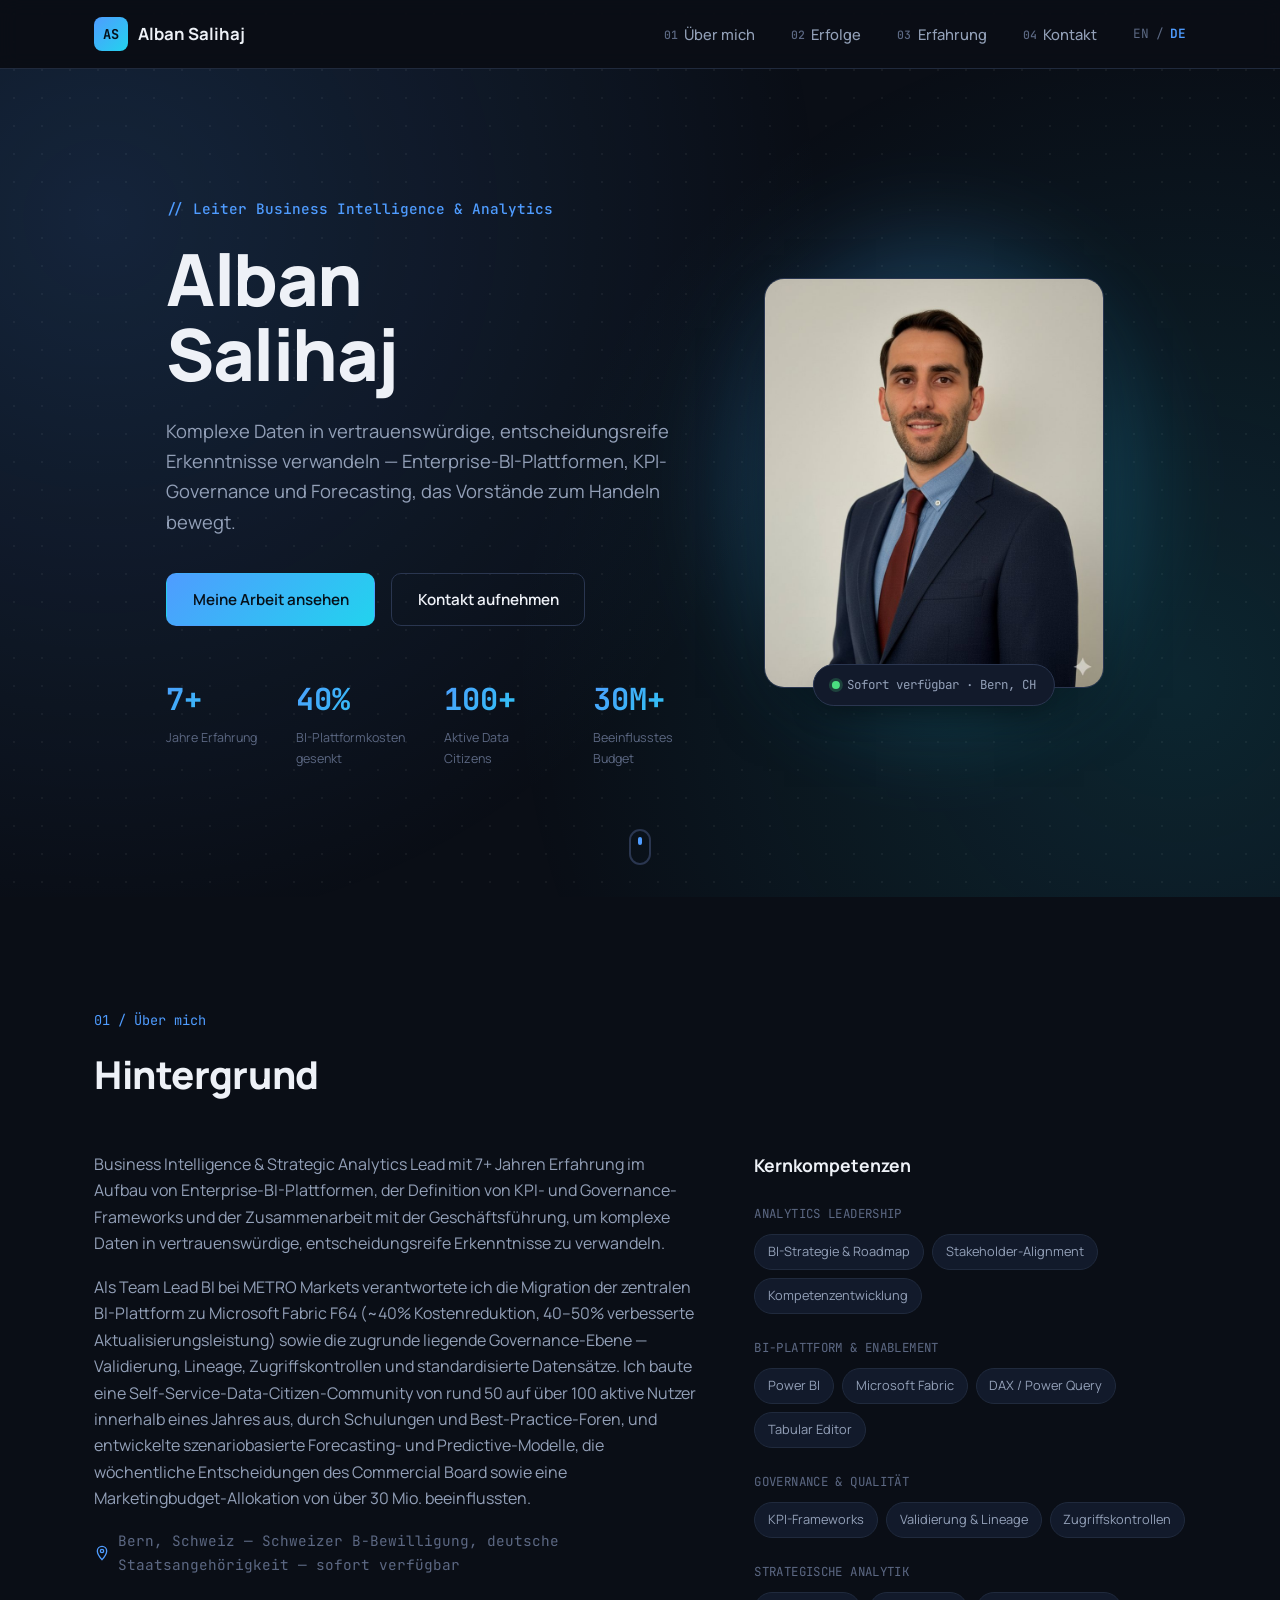
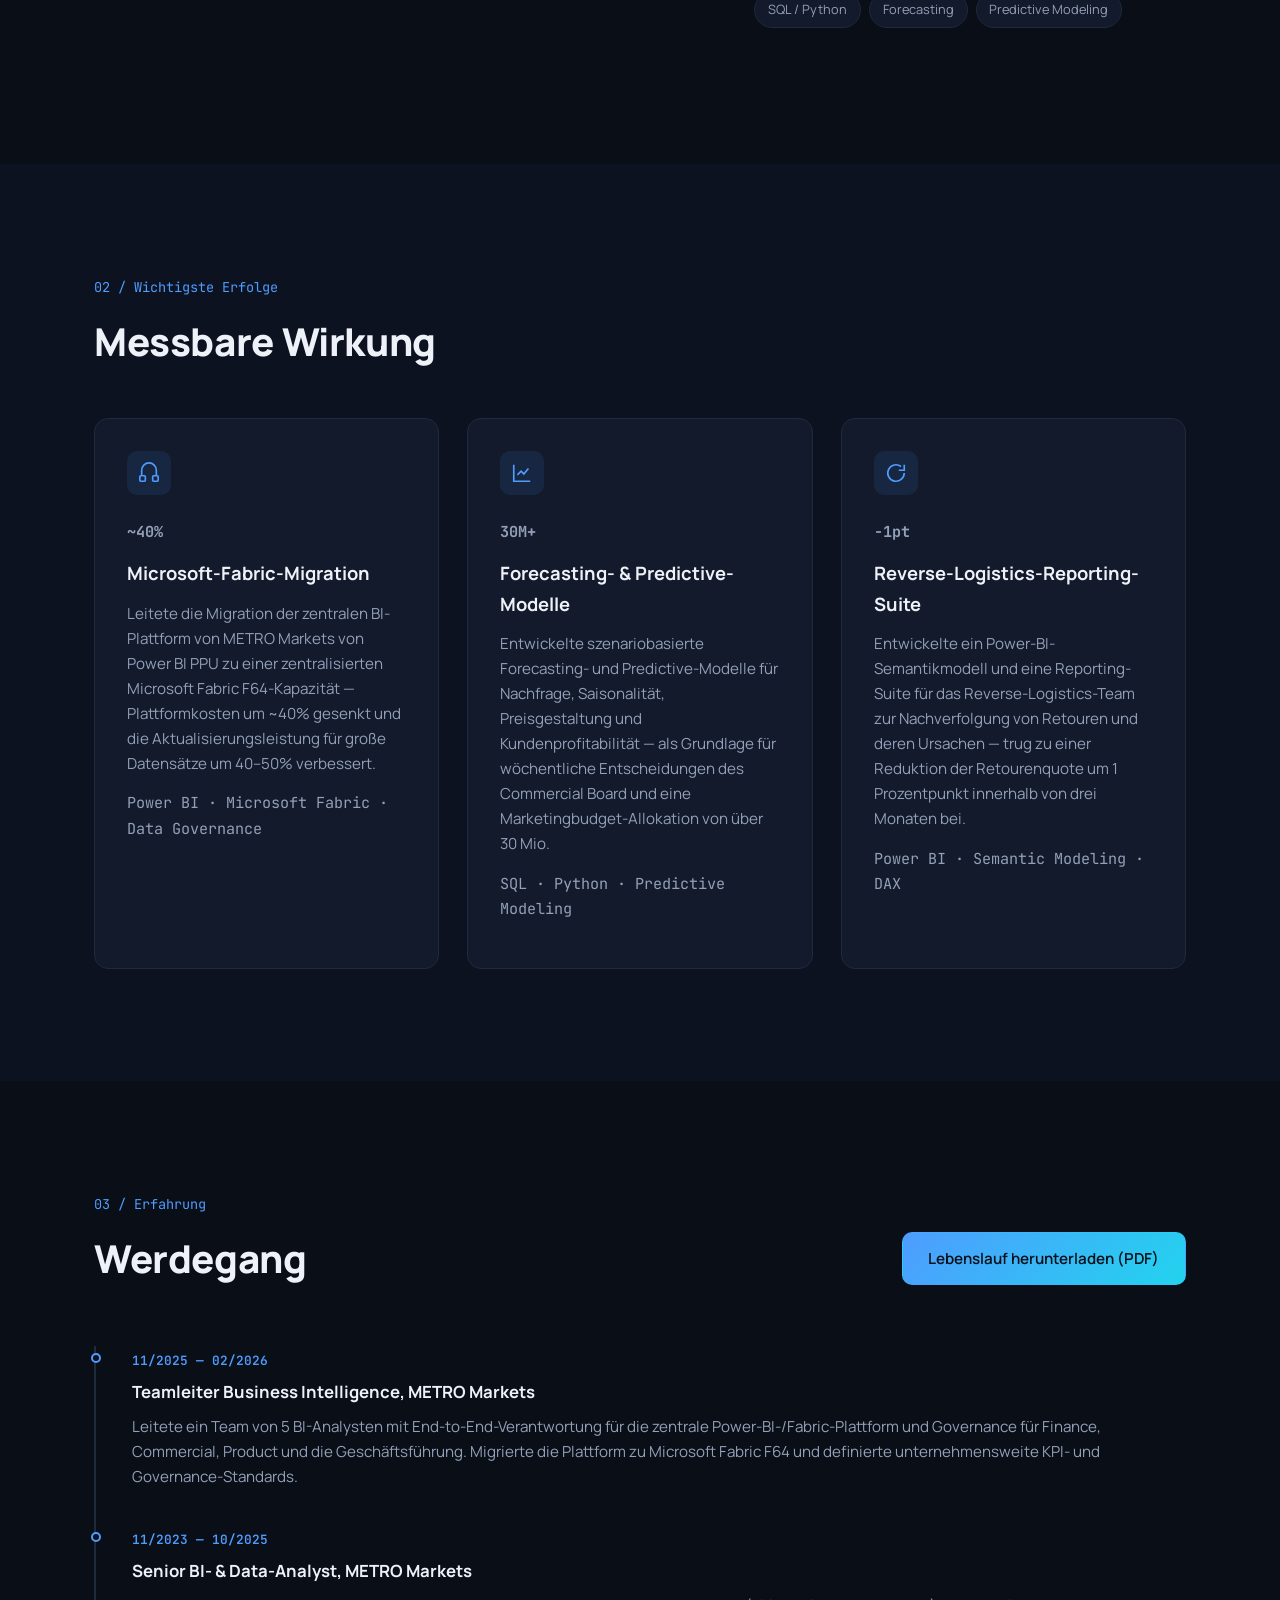
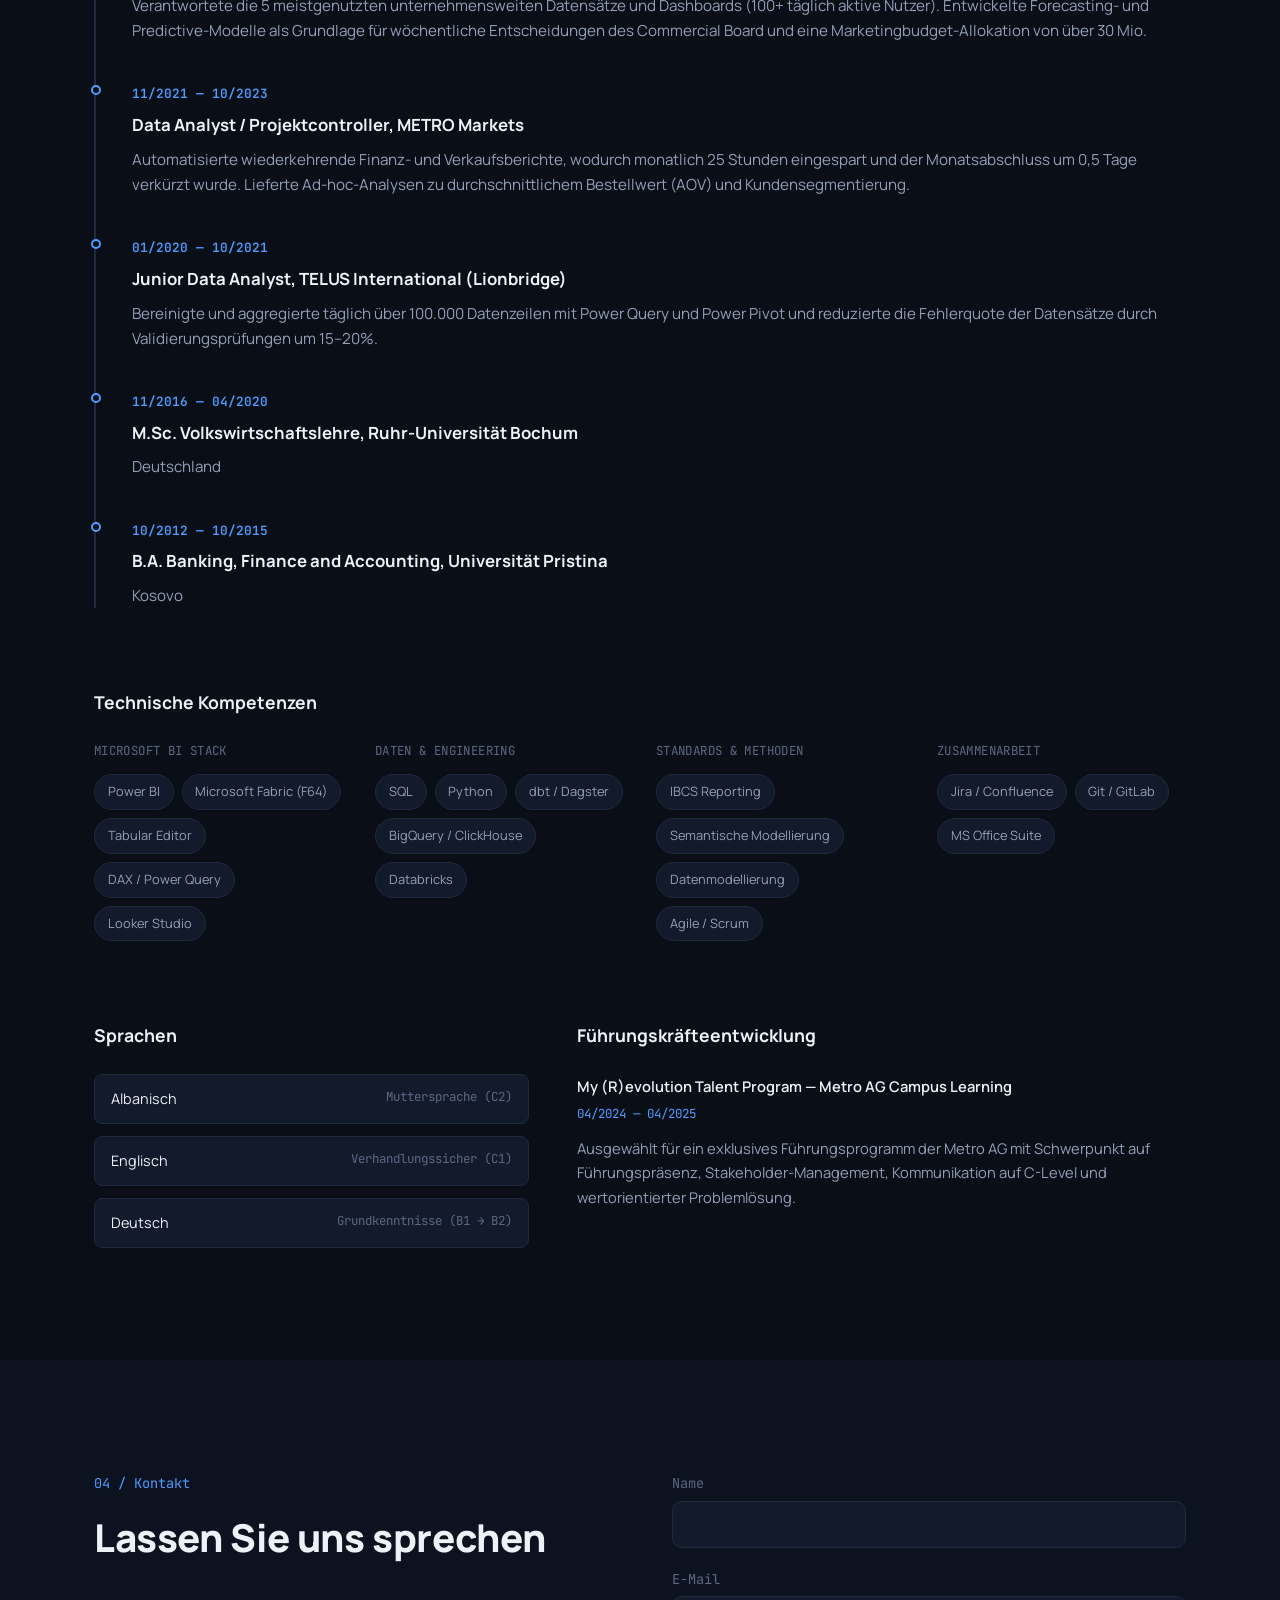
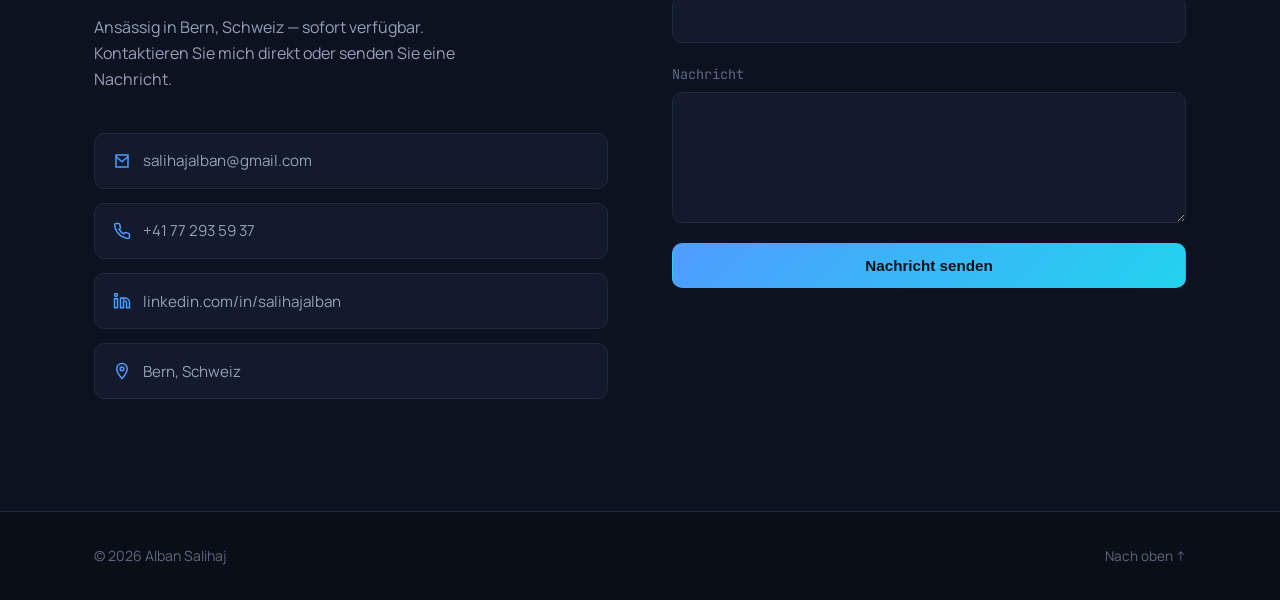
==== de/index.html @ 1c8bbfeb "Add German (DE) version of the site Full German translation at /de/, EN/DE language switcher in nav," ====
<!DOCTYPE html>
<html lang="de">
<head>
<meta charset="UTF-8">
<meta name="viewport" content="width=device-width, initial-scale=1.0">
<title>Alban Salihaj — Leiter Business Intelligence &amp; Analytics</title>
<meta name="description" content="Alban Salihaj — Leiter Business Intelligence & Analytics. Enterprise-BI-Plattformen, KPI-Governance und datengetriebene Entscheidungsunterstützung.">
<link rel="preconnect" href="https://fonts.googleapis.com">
<link rel="preconnect" href="https://fonts.gstatic.com" crossorigin>
<link href="https://fonts.googleapis.com/css2?family=Manrope:wght@400;500;600;700;800&family=JetBrains+Mono:wght@400;500;600&display=swap" rel="stylesheet">
<link rel="stylesheet" href="../css/style.css">
<link rel="alternate" hreflang="en" href="https://albansalihaj.ch/">
<link rel="alternate" hreflang="de" href="https://albansalihaj.ch/de/">
<link rel="alternate" hreflang="x-default" href="https://albansalihaj.ch/">
<link rel="icon" href="data:image/svg+xml,%3Csvg xmlns='http://www.w3.org/2000/svg' viewBox='0 0 100 100'%3E%3Crect width='100' height='100' rx='20' fill='%230a0e16'/%3E%3Ctext x='50' y='68' font-size='52' font-family='monospace' font-weight='700' fill='%234f9cff' text-anchor='middle'%3EAS%3C/text%3E%3C/svg%3E">
</head>
<body>

<div class="scroll-progress" aria-hidden="true"></div>

<header class="site-header">
  <nav class="nav container">
    <a href="#home" class="logo">
      <span class="logo-mark">AS</span>
      <span class="logo-text">Alban Salihaj</span>
    </a>
    <div class="nav-right">
      <ul class="nav-links">
        <li><a href="#about"><span class="nav-num">01</span>Über mich</a></li>
        <li><a href="#projects"><span class="nav-num">02</span>Erfolge</a></li>
        <li><a href="#resume"><span class="nav-num">03</span>Erfahrung</a></li>
        <li><a href="#contact"><span class="nav-num">04</span>Kontakt</a></li>
      </ul>
      <div class="lang-switch">
        <a href="/">EN</a>
        <span class="lang-sep">/</span>
        <span class="lang-active">DE</span>
      </div>
    </div>
    <button class="nav-toggle" aria-label="Navigation umschalten" aria-expanded="false">
      <span></span><span></span><span></span>
    </button>
  </nav>
</header>

<main>

  <section id="home" class="hero">
    <div class="hero-bg" aria-hidden="true"></div>
    <div class="container hero-grid">
      <div class="hero-content">
        <p class="eyebrow">// Leiter Business Intelligence &amp; Analytics</p>
        <h1>Alban<br>Salihaj</h1>
        <p class="tagline">
          Komplexe Daten in vertrauenswürdige, entscheidungsreife Erkenntnisse verwandeln —
          Enterprise-BI-Plattformen, KPI-Governance und Forecasting, das Vorstände zum Handeln bewegt.
        </p>
        <div class="hero-actions">
          <a href="#projects" class="btn btn-primary">Meine Arbeit ansehen</a>
          <a href="#contact" class="btn btn-secondary">Kontakt aufnehmen</a>
        </div>

        <dl class="stat-row" id="stat-row">
          <div class="stat">
            <dt class="stat-number" data-target="7" data-suffix="+">0</dt>
            <dd class="stat-label">Jahre Erfahrung</dd>
          </div>
          <div class="stat">
            <dt class="stat-number" data-target="40" data-suffix="%">0</dt>
            <dd class="stat-label">BI-Plattformkosten gesenkt</dd>
          </div>
          <div class="stat">
            <dt class="stat-number" data-target="100" data-suffix="+">0</dt>
            <dd class="stat-label">Aktive Data Citizens</dd>
          </div>
          <div class="stat">
            <dt class="stat-number" data-target="30" data-suffix="M+">0</dt>
            <dd class="stat-label">Beeinflusstes Budget</dd>
          </div>
        </dl>
      </div>

      <div class="hero-photo-wrap">
        <div class="hero-photo-glow" aria-hidden="true"></div>
        <div class="hero-photo-frame">
          <img src="../assets/profile.jpg" alt="Portrait von Alban Salihaj" width="800" height="966">
        </div>
        <div class="hero-badge">
          <span class="badge-dot"></span>
          Sofort verfügbar · Bern, CH
        </div>
      </div>
    </div>

    <a href="#about" class="scroll-cue" aria-label="Zum Abschnitt 'Über mich' scrollen">
      <span></span>
    </a>
  </section>

  <section id="about" class="section">
    <div class="container">
      <p class="section-num">01 / Über mich</p>
      <h2 class="section-title">Hintergrund</h2>

      <div class="about-grid">
        <div class="about-text">
          <p>
            Business Intelligence &amp; Strategic Analytics Lead mit 7+ Jahren Erfahrung im Aufbau von
            Enterprise-BI-Plattformen, der Definition von KPI- und Governance-Frameworks und der Zusammenarbeit
            mit der Geschäftsführung, um komplexe Daten in vertrauenswürdige, entscheidungsreife Erkenntnisse
            zu verwandeln.
          </p>
          <p>
            Als Team Lead BI bei METRO Markets verantwortete ich die Migration der zentralen BI-Plattform zu
            Microsoft Fabric F64 (~40% Kostenreduktion, 40–50% verbesserte Aktualisierungsleistung) sowie die
            zugrunde liegende Governance-Ebene — Validierung, Lineage, Zugriffskontrollen und standardisierte
            Datensätze. Ich baute eine Self-Service-Data-Citizen-Community von rund 50 auf über 100 aktive
            Nutzer innerhalb eines Jahres aus, durch Schulungen und Best-Practice-Foren, und entwickelte
            szenariobasierte Forecasting- und Predictive-Modelle, die wöchentliche Entscheidungen des
            Commercial Board sowie eine Marketingbudget-Allokation von über 30 Mio. beeinflussten.
          </p>
          <p class="location-line">
            <svg viewBox="0 0 24 24" width="16" height="16" fill="none" stroke="currentColor" stroke-width="2"><path d="M12 22s7-7.58 7-13A7 7 0 0 0 5 9c0 5.42 7 13 7 13z"/><circle cx="12" cy="9" r="2.5"/></svg>
            Bern, Schweiz — Schweizer B-Bewilligung, deutsche Staatsangehörigkeit — sofort verfügbar
          </p>
        </div>

        <div class="about-skills">
          <h3>Kernkompetenzen</h3>

          <div class="skill-group">
            <p class="skill-group-title">Analytics Leadership</p>
            <div class="pill-row">
              <span class="pill">BI-Strategie &amp; Roadmap</span>
              <span class="pill">Stakeholder-Alignment</span>
              <span class="pill">Kompetenzentwicklung</span>
            </div>
          </div>

          <div class="skill-group">
            <p class="skill-group-title">BI-Plattform &amp; Enablement</p>
            <div class="pill-row">
              <span class="pill">Power BI</span>
              <span class="pill">Microsoft Fabric</span>
              <span class="pill">DAX / Power Query</span>
              <span class="pill">Tabular Editor</span>
            </div>
          </div>

          <div class="skill-group">
            <p class="skill-group-title">Governance &amp; Qualität</p>
            <div class="pill-row">
              <span class="pill">KPI-Frameworks</span>
              <span class="pill">Validierung &amp; Lineage</span>
              <span class="pill">Zugriffskontrollen</span>
            </div>
          </div>

          <div class="skill-group">
            <p class="skill-group-title">Strategische Analytik</p>
            <div class="pill-row">
              <span class="pill">SQL / Python</span>
              <span class="pill">Forecasting</span>
              <span class="pill">Predictive Modeling</span>
            </div>
          </div>
        </div>
      </div>
    </div>
  </section>

  <section id="projects" class="section section-alt">
    <div class="container">
      <p class="section-num">02 / Wichtigste Erfolge</p>
      <h2 class="section-title">Messbare Wirkung</h2>

      <div class="projects-grid">

        <article class="card">
          <div class="card-icon">
            <svg viewBox="0 0 24 24" width="22" height="22" fill="none" stroke="currentColor" stroke-width="1.8"><path d="M4 15V9a8 8 0 0 1 16 0v6"/><rect x="2" y="15" width="6" height="6" rx="1"/><rect x="16" y="15" width="6" height="6" rx="1"/></svg>
          </div>
          <p class="card-metric">~40%</p>
          <h3>Microsoft-Fabric-Migration</h3>
          <p>Leitete die Migration der zentralen BI-Plattform von METRO Markets von Power BI PPU zu einer zentralisierten Microsoft Fabric F64-Kapazität — Plattformkosten um ~40% gesenkt und die Aktualisierungsleistung für große Datensätze um 40–50% verbessert.</p>
          <p class="card-tags">Power BI · Microsoft Fabric · Data Governance</p>
        </article>

        <article class="card">
          <div class="card-icon">
            <svg viewBox="0 0 24 24" width="22" height="22" fill="none" stroke="currentColor" stroke-width="1.8"><path d="M3 3v18h18"/><path d="M7 14l4-4 3 3 5-6"/></svg>
          </div>
          <p class="card-metric">30M+</p>
          <h3>Forecasting- &amp; Predictive-Modelle</h3>
          <p>Entwickelte szenariobasierte Forecasting- und Predictive-Modelle für Nachfrage, Saisonalität, Preisgestaltung und Kundenprofitabilität — als Grundlage für wöchentliche Entscheidungen des Commercial Board und eine Marketingbudget-Allokation von über 30 Mio.</p>
          <p class="card-tags">SQL · Python · Predictive Modeling</p>
        </article>

        <article class="card">
          <div class="card-icon">
            <svg viewBox="0 0 24 24" width="22" height="22" fill="none" stroke="currentColor" stroke-width="1.8"><path d="M21 12a9 9 0 1 1-3.5-7.1"/><path d="M21 3v6h-6"/></svg>
          </div>
          <p class="card-metric">-1pt</p>
          <h3>Reverse-Logistics-Reporting-Suite</h3>
          <p>Entwickelte ein Power-BI-Semantikmodell und eine Reporting-Suite für das Reverse-Logistics-Team zur Nachverfolgung von Retouren und deren Ursachen — trug zu einer Reduktion der Retourenquote um 1 Prozentpunkt innerhalb von drei Monaten bei.</p>
          <p class="card-tags">Power BI · Semantic Modeling · DAX</p>
        </article>

      </div>
    </div>
  </section>

  <section id="resume" class="section">
    <div class="container">
      <p class="section-num">03 / Erfahrung</p>
      <div class="resume-head">
        <h2 class="section-title">Werdegang</h2>
        <a class="btn btn-primary" href="../assets/resume.pdf" download>Lebenslauf herunterladen (PDF)</a>
      </div>

      <div class="timeline">
        <div class="timeline-item">
          <span class="timeline-dot"></span>
          <span class="timeline-date">11/2025 — 02/2026</span>
          <h3>Teamleiter Business Intelligence, METRO Markets</h3>
          <p>Leitete ein Team von 5 BI-Analysten mit End-to-End-Verantwortung für die zentrale Power-BI-/Fabric-Plattform und Governance für Finance, Commercial, Product und die Geschäftsführung. Migrierte die Plattform zu Microsoft Fabric F64 und definierte unternehmensweite KPI- und Governance-Standards.</p>
        </div>
        <div class="timeline-item">
          <span class="timeline-dot"></span>
          <span class="timeline-date">11/2023 — 10/2025</span>
          <h3>Senior BI- &amp; Data-Analyst, METRO Markets</h3>
          <p>Verantwortete die 5 meistgenutzten unternehmensweiten Datensätze und Dashboards (100+ täglich aktive Nutzer). Entwickelte Forecasting- und Predictive-Modelle als Grundlage für wöchentliche Entscheidungen des Commercial Board und eine Marketingbudget-Allokation von über 30 Mio.</p>
        </div>
        <div class="timeline-item">
          <span class="timeline-dot"></span>
          <span class="timeline-date">11/2021 — 10/2023</span>
          <h3>Data Analyst / Projektcontroller, METRO Markets</h3>
          <p>Automatisierte wiederkehrende Finanz- und Verkaufsberichte, wodurch monatlich 25 Stunden eingespart und der Monatsabschluss um 0,5 Tage verkürzt wurde. Lieferte Ad-hoc-Analysen zu durchschnittlichem Bestellwert (AOV) und Kundensegmentierung.</p>
        </div>
        <div class="timeline-item">
          <span class="timeline-dot"></span>
          <span class="timeline-date">01/2020 — 10/2021</span>
          <h3>Junior Data Analyst, TELUS International (Lionbridge)</h3>
          <p>Bereinigte und aggregierte täglich über 100.000 Datenzeilen mit Power Query und Power Pivot und reduzierte die Fehlerquote der Datensätze durch Validierungsprüfungen um 15–20%.</p>
        </div>
        <div class="timeline-item">
          <span class="timeline-dot"></span>
          <span class="timeline-date">11/2016 — 04/2020</span>
          <h3>M.Sc. Volkswirtschaftslehre, Ruhr-Universität Bochum</h3>
          <p>Deutschland</p>
        </div>
        <div class="timeline-item">
          <span class="timeline-dot"></span>
          <span class="timeline-date">10/2012 — 10/2015</span>
          <h3>B.A. Banking, Finance and Accounting, Universität Pristina</h3>
          <p>Kosovo</p>
        </div>
      </div>

      <div class="expertise-block">
        <h3>Technische Kompetenzen</h3>
        <div class="expertise-grid">
          <div class="expertise-col">
            <p class="expertise-title">Microsoft BI Stack</p>
            <div class="pill-row">
              <span class="pill">Power BI</span>
              <span class="pill">Microsoft Fabric (F64)</span>
              <span class="pill">Tabular Editor</span>
              <span class="pill">DAX / Power Query</span>
              <span class="pill">Looker Studio</span>
            </div>
          </div>
          <div class="expertise-col">
            <p class="expertise-title">Daten &amp; Engineering</p>
            <div class="pill-row">
              <span class="pill">SQL</span>
              <span class="pill">Python</span>
              <span class="pill">dbt / Dagster</span>
              <span class="pill">BigQuery / ClickHouse</span>
              <span class="pill">Databricks</span>
            </div>
          </div>
          <div class="expertise-col">
            <p class="expertise-title">Standards &amp; Methoden</p>
            <div class="pill-row">
              <span class="pill">IBCS Reporting</span>
              <span class="pill">Semantische Modellierung</span>
              <span class="pill">Datenmodellierung</span>
              <span class="pill">Agile / Scrum</span>
            </div>
          </div>
          <div class="expertise-col">
            <p class="expertise-title">Zusammenarbeit</p>
            <div class="pill-row">
              <span class="pill">Jira / Confluence</span>
              <span class="pill">Git / GitLab</span>
              <span class="pill">MS Office Suite</span>
            </div>
          </div>
        </div>
      </div>

      <div class="lang-lead-grid">
        <div class="lang-block">
          <h3>Sprachen</h3>
          <div class="lang-list">
            <div class="lang-item"><span>Albanisch</span><span class="lang-level">Muttersprache (C2)</span></div>
            <div class="lang-item"><span>Englisch</span><span class="lang-level">Verhandlungssicher (C1)</span></div>
            <div class="lang-item"><span>Deutsch</span><span class="lang-level">Grundkenntnisse (B1 → B2)</span></div>
          </div>
        </div>
        <div class="lead-block">
          <h3>Führungskräfteentwicklung</h3>
          <p class="lead-item-title">My (R)evolution Talent Program — Metro AG Campus Learning</p>
          <p class="lead-item-date">04/2024 — 04/2025</p>
          <p>Ausgewählt für ein exklusives Führungsprogramm der Metro AG mit Schwerpunkt auf Führungspräsenz, Stakeholder-Management, Kommunikation auf C-Level und wertorientierter Problemlösung.</p>
        </div>
      </div>
    </div>
  </section>

  <section id="contact" class="section section-alt">
    <div class="container contact-grid">
      <div class="contact-intro-col">
        <p class="section-num">04 / Kontakt</p>
        <h2 class="section-title">Lassen Sie uns sprechen</h2>
        <p class="contact-intro">Ansässig in Bern, Schweiz — sofort verfügbar. Kontaktieren Sie mich direkt oder senden Sie eine Nachricht.</p>

        <div class="contact-list">
          <a class="contact-item" href="mailto:salihajalban@gmail.com">
            <svg viewBox="0 0 24 24" width="18" height="18" fill="none" stroke="currentColor" stroke-width="2"><path d="M4 4h16v16H4z"/><path d="m4 6 8 7 8-7"/></svg>
            salihajalban@gmail.com
          </a>
          <a class="contact-item" href="tel:+41772935937">
            <svg viewBox="0 0 24 24" width="18" height="18" fill="none" stroke="currentColor" stroke-width="2"><path d="M22 16.92v3a2 2 0 0 1-2.18 2 19.79 19.79 0 0 1-8.63-3.07 19.5 19.5 0 0 1-6-6 19.79 19.79 0 0 1-3.07-8.67A2 2 0 0 1 4.11 2h3a2 2 0 0 1 2 1.72c.127.96.361 1.903.7 2.81a2 2 0 0 1-.45 2.11L8.09 9.91a16 16 0 0 0 6 6l1.27-1.27a2 2 0 0 1 2.11-.45c.907.339 1.85.573 2.81.7A2 2 0 0 1 22 16.92z"/></svg>
            +41 77 293 59 37
          </a>
          <a class="contact-item" href="https://linkedin.com/in/salihajalban" target="_blank" rel="noopener">
            <svg viewBox="0 0 24 24" width="18" height="18" fill="none" stroke="currentColor" stroke-width="2"><path d="M16 8a6 6 0 0 1 6 6v7h-4v-7a2 2 0 0 0-2-2 2 2 0 0 0-2 2v7h-4V8h4v1.5A5 5 0 0 1 16 8z"/><rect x="2" y="9" width="4" height="12"/><circle cx="4" cy="4" r="2"/></svg>
            linkedin.com/in/salihajalban
          </a>
          <div class="contact-item contact-static">
            <svg viewBox="0 0 24 24" width="18" height="18" fill="none" stroke="currentColor" stroke-width="2"><path d="M12 22s7-7.58 7-13A7 7 0 0 0 5 9c0 5.42 7 13 7 13z"/><circle cx="12" cy="9" r="2.5"/></svg>
            Bern, Schweiz
          </div>
        </div>
      </div>

      <form class="contact-form" action="https://formspree.io/f/your-form-id" method="POST">
        <div class="form-row">
          <label for="name">Name</label>
          <input type="text" id="name" name="name" required>
        </div>
        <div class="form-row">
          <label for="email">E-Mail</label>
          <input type="email" id="email" name="email" required>
        </div>
        <div class="form-row">
          <label for="message">Nachricht</label>
          <textarea id="message" name="message" rows="5" required></textarea>
        </div>
        <button type="submit" class="btn btn-primary">Nachricht senden</button>
      </form>
    </div>
  </section>

</main>

<footer class="site-footer">
  <div class="container footer-inner">
    <p>&copy; <span id="year"></span> Alban Salihaj</p>
    <a href="#home" class="back-to-top">Nach oben ↑</a>
  </div>
</footer>

<script src="../js/main.js"></script>
</body>
</html>
---- css/style.css ----
:root {
  --bg: #0a0e16;
  --bg-alt: #0d1220;
  --surface: #121a2b;
  --surface-hover: #16203590;
  --text: #eef1f7;
  --text-muted: #93a0b8;
  --text-dim: #5c6883;
  --primary: #4f9cff;
  --primary-2: #22d3ee;
  --accent-warm: #c2703d;
  --border: #202a3d;
  --border-light: #2a3650;
  --max-width: 1140px;
  --radius: 14px;
  --font-sans: 'Manrope', -apple-system, BlinkMacSystemFont, "Segoe UI", sans-serif;
  --font-mono: 'JetBrains Mono', 'SFMono-Regular', Consolas, monospace;
}

* {
  box-sizing: border-box;
  margin: 0;
  padding: 0;
}

html {
  scroll-behavior: smooth;
}

body {
  font-family: var(--font-sans);
  background: var(--bg);
  color: var(--text);
  line-height: 1.65;
  position: relative;
}

body::before {
  content: "";
  position: fixed;
  inset: 0;
  z-index: -1;
  background-image: radial-gradient(rgba(255, 255, 255, 0.05) 1px, transparent 1px);
  background-size: 28px 28px;
  pointer-events: none;
}

.container {
  max-width: var(--max-width);
  margin: 0 auto;
  padding: 0 1.5rem;
}

a {
  color: var(--primary);
  text-decoration: none;
}

a:hover {
  color: var(--primary-2);
}

img {
  max-width: 100%;
  display: block;
}

/* Scroll progress bar */
.scroll-progress {
  position: fixed;
  top: 0;
  left: 0;
  height: 3px;
  width: 0%;
  background: linear-gradient(90deg, var(--primary), var(--primary-2));
  z-index: 200;
  transition: width 0.1s ease-out;
}

/* Header / Nav */
.site-header {
  position: sticky;
  top: 0;
  z-index: 100;
  background: rgba(10, 14, 22, 0.8);
  backdrop-filter: blur(10px);
  border-bottom: 1px solid var(--border);
}

.nav {
  display: flex;
  align-items: center;
  justify-content: space-between;
  height: 68px;
}

.logo {
  display: flex;
  align-items: center;
  gap: 0.65rem;
  color: var(--text);
}

.logo-mark {
  display: flex;
  align-items: center;
  justify-content: center;
  width: 34px;
  height: 34px;
  border-radius: 8px;
  background: linear-gradient(135deg, var(--primary), var(--primary-2));
  color: #061019;
  font-family: var(--font-mono);
  font-weight: 700;
  font-size: 0.85rem;
}

.logo-text {
  font-weight: 700;
  font-size: 1.05rem;
}

.nav-links {
  display: flex;
  gap: 2.25rem;
  list-style: none;
}

.nav-links a {
  display: flex;
  align-items: center;
  gap: 0.4rem;
  color: var(--text-muted);
  font-weight: 500;
  font-size: 0.92rem;
}

.nav-num {
  font-family: var(--font-mono);
  font-size: 0.72rem;
  color: var(--text-dim);
}

.nav-links a:hover,
.nav-links a.active {
  color: var(--text);
}

.nav-links a.active .nav-num {
  color: var(--primary);
}

.nav-right {
  display: flex;
  align-items: center;
  gap: 2.25rem;
}

.lang-switch {
  display: flex;
  align-items: center;
  gap: 0.4rem;
  font-family: var(--font-mono);
  font-size: 0.8rem;
}

.lang-switch a {
  color: var(--text-dim);
}

.lang-switch a:hover {
  color: var(--primary);
}

.lang-active {
  color: var(--primary);
  font-weight: 600;
}

.lang-sep {
  color: var(--text-dim);
}

.nav-toggle {
  display: none;
  flex-direction: column;
  justify-content: space-between;
  width: 24px;
  height: 18px;
  background: none;
  border: none;
  cursor: pointer;
  padding: 0;
}

.nav-toggle span {
  display: block;
  height: 2px;
  width: 100%;
  background: var(--text);
  border-radius: 2px;
}

/* Hero */
.hero {
  position: relative;
  min-height: 92vh;
  display: flex;
  align-items: center;
  overflow: hidden;
}

.hero-bg {
  position: absolute;
  inset: -10% -10% auto -10%;
  height: 140%;
  background:
    radial-gradient(circle at 15% 20%, rgba(79, 156, 255, 0.16), transparent 45%),
    radial-gradient(circle at 85% 60%, rgba(34, 211, 238, 0.12), transparent 45%);
  z-index: -1;
  animation: drift 18s ease-in-out infinite alternate;
}

@keyframes drift {
  from { transform: translate(0, 0); }
  to { transform: translate(2%, 3%); }
}

.hero-grid {
  display: grid;
  grid-template-columns: 1.2fr 0.8fr;
  gap: 3rem;
  align-items: center;
  padding: 3rem 1.5rem;
}

.eyebrow {
  font-family: var(--font-mono);
  color: var(--primary);
  font-weight: 500;
  font-size: 0.9rem;
  margin-bottom: 1.25rem;
}

.hero h1 {
  font-size: clamp(2.75rem, 6vw, 4.5rem);
  font-weight: 800;
  line-height: 1.05;
  letter-spacing: -0.02em;
  margin-bottom: 1.5rem;
}

.tagline {
  font-size: 1.15rem;
  color: var(--text-muted);
  max-width: 540px;
  margin-bottom: 2.25rem;
}

.hero-actions {
  display: flex;
  gap: 1rem;
  flex-wrap: wrap;
  margin-bottom: 3rem;
}

/* Buttons */
.btn {
  display: inline-block;
  padding: 0.8rem 1.6rem;
  border-radius: 10px;
  font-weight: 600;
  font-size: 0.95rem;
  border: 1px solid transparent;
  cursor: pointer;
  white-space: nowrap;
}

.btn-primary {
  background: linear-gradient(135deg, var(--primary), var(--primary-2));
  color: #061019;
}

.btn-primary:hover {
  filter: brightness(1.08);
  color: #061019;
}

.btn-secondary {
  background: transparent;
  border-color: var(--border-light);
  color: var(--text);
}

.btn-secondary:hover {
  border-color: var(--primary);
  color: var(--primary);
}

/* Hero stats */
.stat-row {
  display: grid;
  grid-template-columns: repeat(4, auto);
  gap: 2.25rem;
}

.stat-number {
  font-family: var(--font-mono);
  font-size: 1.9rem;
  font-weight: 700;
  background: linear-gradient(135deg, var(--primary), var(--primary-2));
  -webkit-background-clip: text;
  background-clip: text;
  color: transparent;
}

.stat-label {
  font-size: 0.78rem;
  color: var(--text-dim);
  margin-top: 0.25rem;
  max-width: 110px;
}

/* Hero photo */
.hero-photo-wrap {
  position: relative;
  justify-self: center;
}

.hero-photo-glow {
  position: absolute;
  inset: -8%;
  background: linear-gradient(135deg, var(--primary), var(--primary-2));
  filter: blur(50px);
  opacity: 0.25;
  border-radius: 50%;
  z-index: -1;
}

.hero-photo-frame {
  width: min(340px, 70vw);
  border-radius: 20px;
  overflow: hidden;
  border: 1px solid var(--border-light);
  box-shadow: 0 30px 60px -20px rgba(0, 0, 0, 0.6);
}

.hero-photo-frame img {
  width: 100%;
  height: auto;
  display: block;
}

.hero-badge {
  position: absolute;
  bottom: -18px;
  left: 50%;
  transform: translateX(-50%);
  display: flex;
  align-items: center;
  gap: 0.5rem;
  background: var(--surface);
  border: 1px solid var(--border-light);
  padding: 0.6rem 1.1rem;
  border-radius: 999px;
  font-size: 0.78rem;
  font-family: var(--font-mono);
  color: var(--text-muted);
  white-space: nowrap;
  box-shadow: 0 10px 30px -10px rgba(0, 0, 0, 0.5);
}

.badge-dot {
  width: 8px;
  height: 8px;
  border-radius: 50%;
  background: #4ade80;
  box-shadow: 0 0 0 3px rgba(74, 222, 128, 0.2);
}

.scroll-cue {
  position: absolute;
  bottom: 2rem;
  left: 50%;
  transform: translateX(-50%);
  width: 22px;
  height: 36px;
  border: 2px solid var(--border-light);
  border-radius: 12px;
}

.scroll-cue span {
  position: absolute;
  top: 6px;
  left: 50%;
  transform: translateX(-50%);
  width: 4px;
  height: 8px;
  border-radius: 2px;
  background: var(--primary);
  animation: scrollcue 1.6s ease-in-out infinite;
}

@keyframes scrollcue {
  0% { opacity: 1; top: 6px; }
  100% { opacity: 0; top: 18px; }
}

/* Sections */
.section {
  padding: 7rem 0;
}

.section-alt {
  background: var(--bg-alt);
}

.section-num {
  font-family: var(--font-mono);
  color: var(--primary);
  font-size: 0.85rem;
  margin-bottom: 0.75rem;
}

.section-title {
  font-size: clamp(1.9rem, 3.5vw, 2.4rem);
  font-weight: 800;
  letter-spacing: -0.01em;
  margin-bottom: 2.75rem;
}

/* About */
.about-grid {
  display: grid;
  grid-template-columns: 1.4fr 1fr;
  gap: 3.5rem;
}

.about-text p {
  color: var(--text-muted);
  margin-bottom: 1.1rem;
}

.location-line {
  display: flex;
  align-items: center;
  gap: 0.5rem;
  color: var(--text-dim) !important;
  font-size: 0.9rem;
  font-family: var(--font-mono);
}

.location-line svg {
  flex-shrink: 0;
  color: var(--primary);
}

.about-skills h3,
.expertise-block h3,
.lang-block h3,
.lead-block h3 {
  font-size: 1.1rem;
  margin-bottom: 1.5rem;
}

.skill-group {
  margin-bottom: 1.5rem;
}

.skill-group-title {
  font-family: var(--font-mono);
  font-size: 0.78rem;
  color: var(--text-dim);
  margin-bottom: 0.6rem;
  text-transform: uppercase;
  letter-spacing: 0.03em;
}

.pill-row {
  display: flex;
  flex-wrap: wrap;
  gap: 0.5rem;
}

.pill {
  font-size: 0.8rem;
  padding: 0.4rem 0.8rem;
  border-radius: 999px;
  background: var(--surface);
  border: 1px solid var(--border);
  color: var(--text-muted);
}

/* Projects / Achievements */
.projects-grid {
  display: grid;
  grid-template-columns: repeat(auto-fit, minmax(300px, 1fr));
  gap: 1.75rem;
}

.card {
  background: var(--surface);
  border: 1px solid var(--border);
  border-radius: var(--radius);
  padding: 2rem;
  transition: transform 0.25s ease, border-color 0.25s ease, box-shadow 0.25s ease;
  position: relative;
}

.card:hover {
  transform: translateY(-6px);
  border-color: var(--primary);
  box-shadow: 0 20px 40px -20px rgba(79, 156, 255, 0.25);
}

.card-icon {
  display: flex;
  align-items: center;
  justify-content: center;
  width: 44px;
  height: 44px;
  border-radius: 10px;
  background: rgba(79, 156, 255, 0.1);
  color: var(--primary);
  margin-bottom: 1.5rem;
}

.card-metric {
  font-family: var(--font-mono);
  font-size: 1.6rem;
  font-weight: 700;
  color: var(--accent-warm);
  margin-bottom: 0.5rem;
}

.card h3 {
  margin-bottom: 0.75rem;
  font-size: 1.15rem;
}

.card p {
  color: var(--text-muted);
  font-size: 0.95rem;
  margin-bottom: 0.9rem;
}

.card-tags {
  font-family: var(--font-mono);
  font-size: 0.75rem;
  color: var(--text-dim);
}

/* Resume */
.resume-head {
  display: flex;
  align-items: center;
  justify-content: space-between;
  flex-wrap: wrap;
  gap: 1.5rem;
  margin-bottom: 0;
}

.resume-head .section-title {
  margin-bottom: 0;
}

.timeline {
  margin-top: 3.5rem;
  border-left: 2px solid var(--border);
  padding-left: 2.25rem;
  display: flex;
  flex-direction: column;
  gap: 2.25rem;
  position: relative;
}

.timeline-item {
  position: relative;
}

.timeline-dot {
  position: absolute;
  left: -2.55rem;
  top: 0.4rem;
  width: 10px;
  height: 10px;
  border-radius: 50%;
  background: var(--bg);
  border: 2px solid var(--primary);
}

.timeline-item h3 {
  margin: 0.35rem 0 0.5rem;
  font-size: 1.05rem;
}

.timeline-item p {
  color: var(--text-muted);
  font-size: 0.95rem;
}

.timeline-date {
  color: var(--primary);
  font-family: var(--font-mono);
  font-size: 0.8rem;
  font-weight: 600;
}

/* Technical expertise */
.expertise-block {
  margin-top: 5rem;
}

.expertise-grid {
  display: grid;
  grid-template-columns: repeat(auto-fit, minmax(220px, 1fr));
  gap: 2rem;
}

.expertise-title {
  font-family: var(--font-mono);
  font-size: 0.78rem;
  color: var(--text-dim);
  margin-bottom: 0.75rem;
  text-transform: uppercase;
  letter-spacing: 0.03em;
}

/* Languages + Leadership */
.lang-lead-grid {
  margin-top: 5rem;
  display: grid;
  grid-template-columns: 1fr 1.4fr;
  gap: 3rem;
}

.lang-list {
  display: flex;
  flex-direction: column;
  gap: 0.75rem;
}

.lang-item {
  display: flex;
  justify-content: space-between;
  padding: 0.75rem 1rem;
  background: var(--surface);
  border: 1px solid var(--border);
  border-radius: 8px;
  font-size: 0.9rem;
}

.lang-level {
  color: var(--text-dim);
  font-family: var(--font-mono);
  font-size: 0.78rem;
}

.lead-block p {
  color: var(--text-muted);
  font-size: 0.92rem;
}

.lead-item-title {
  font-weight: 600;
  color: var(--text) !important;
  margin-bottom: 0.3rem;
}

.lead-item-date {
  font-family: var(--font-mono);
  color: var(--primary) !important;
  font-size: 0.78rem !important;
  margin-bottom: 0.75rem;
}

/* Contact */
.contact-grid {
  display: grid;
  grid-template-columns: 1fr 1fr;
  gap: 4rem;
}

.contact-intro {
  color: var(--text-muted);
  max-width: 420px;
  margin-bottom: 2.5rem;
}

.contact-list {
  display: flex;
  flex-direction: column;
  gap: 0.9rem;
}

.contact-item {
  display: flex;
  align-items: center;
  gap: 0.75rem;
  color: var(--text-muted);
  font-size: 0.95rem;
  padding: 0.9rem 1.1rem;
  background: var(--surface);
  border: 1px solid var(--border);
  border-radius: 10px;
  transition: border-color 0.2s ease, color 0.2s ease;
}

.contact-item svg {
  color: var(--primary);
  flex-shrink: 0;
}

a.contact-item:hover {
  border-color: var(--primary);
  color: var(--text);
}

.contact-static {
  cursor: default;
}

.contact-form {
  display: flex;
  flex-direction: column;
  gap: 1.25rem;
}

.form-row {
  display: flex;
  flex-direction: column;
  gap: 0.4rem;
}

.form-row label {
  font-size: 0.85rem;
  color: var(--text-dim);
  font-family: var(--font-mono);
}

.form-row input,
.form-row textarea {
  background: var(--surface);
  border: 1px solid var(--border);
  border-radius: 10px;
  padding: 0.75rem 0.9rem;
  color: var(--text);
  font-family: inherit;
  font-size: 0.95rem;
}

.form-row input:focus,
.form-row textarea:focus {
  outline: none;
  border-color: var(--primary);
}

/* Footer */
.site-footer {
  border-top: 1px solid var(--border);
  padding: 2rem 0;
  color: var(--text-dim);
  font-size: 0.88rem;
}

.footer-inner {
  display: flex;
  justify-content: space-between;
  align-items: center;
}

.back-to-top {
  color: var(--text-dim);
  font-size: 0.85rem;
}

.back-to-top:hover {
  color: var(--primary);
}

/* Scroll reveal */
.reveal {
  opacity: 0;
  transform: translateY(20px);
  transition: opacity 0.6s ease, transform 0.6s ease;
}

.reveal.visible {
  opacity: 1;
  transform: translateY(0);
}

/* Responsive */
@media (max-width: 900px) {
  .hero-grid {
    grid-template-columns: 1fr;
    text-align: center;
  }

  .hero-photo-wrap {
    order: -1;
  }

  .tagline {
    margin-left: auto;
    margin-right: auto;
  }

  .hero-actions {
    justify-content: center;
  }

  .stat-row {
    justify-content: center;
    justify-items: center;
  }

  .about-grid,
  .contact-grid,
  .lang-lead-grid {
    grid-template-columns: 1fr;
  }
}

@media (max-width: 768px) {
  .nav-toggle {
    display: flex;
  }

  .nav-links {
    position: absolute;
    top: 68px;
    left: 0;
    right: 0;
    background: var(--bg);
    border-bottom: 1px solid var(--border);
    flex-direction: column;
    padding: 1.5rem;
    gap: 1.25rem;
    display: none;
  }

  .nav-links.open {
    display: flex;
  }

  .stat-row {
    grid-template-columns: repeat(2, auto);
  }

  .resume-head {
    flex-direction: column;
    align-items: flex-start;
  }
}
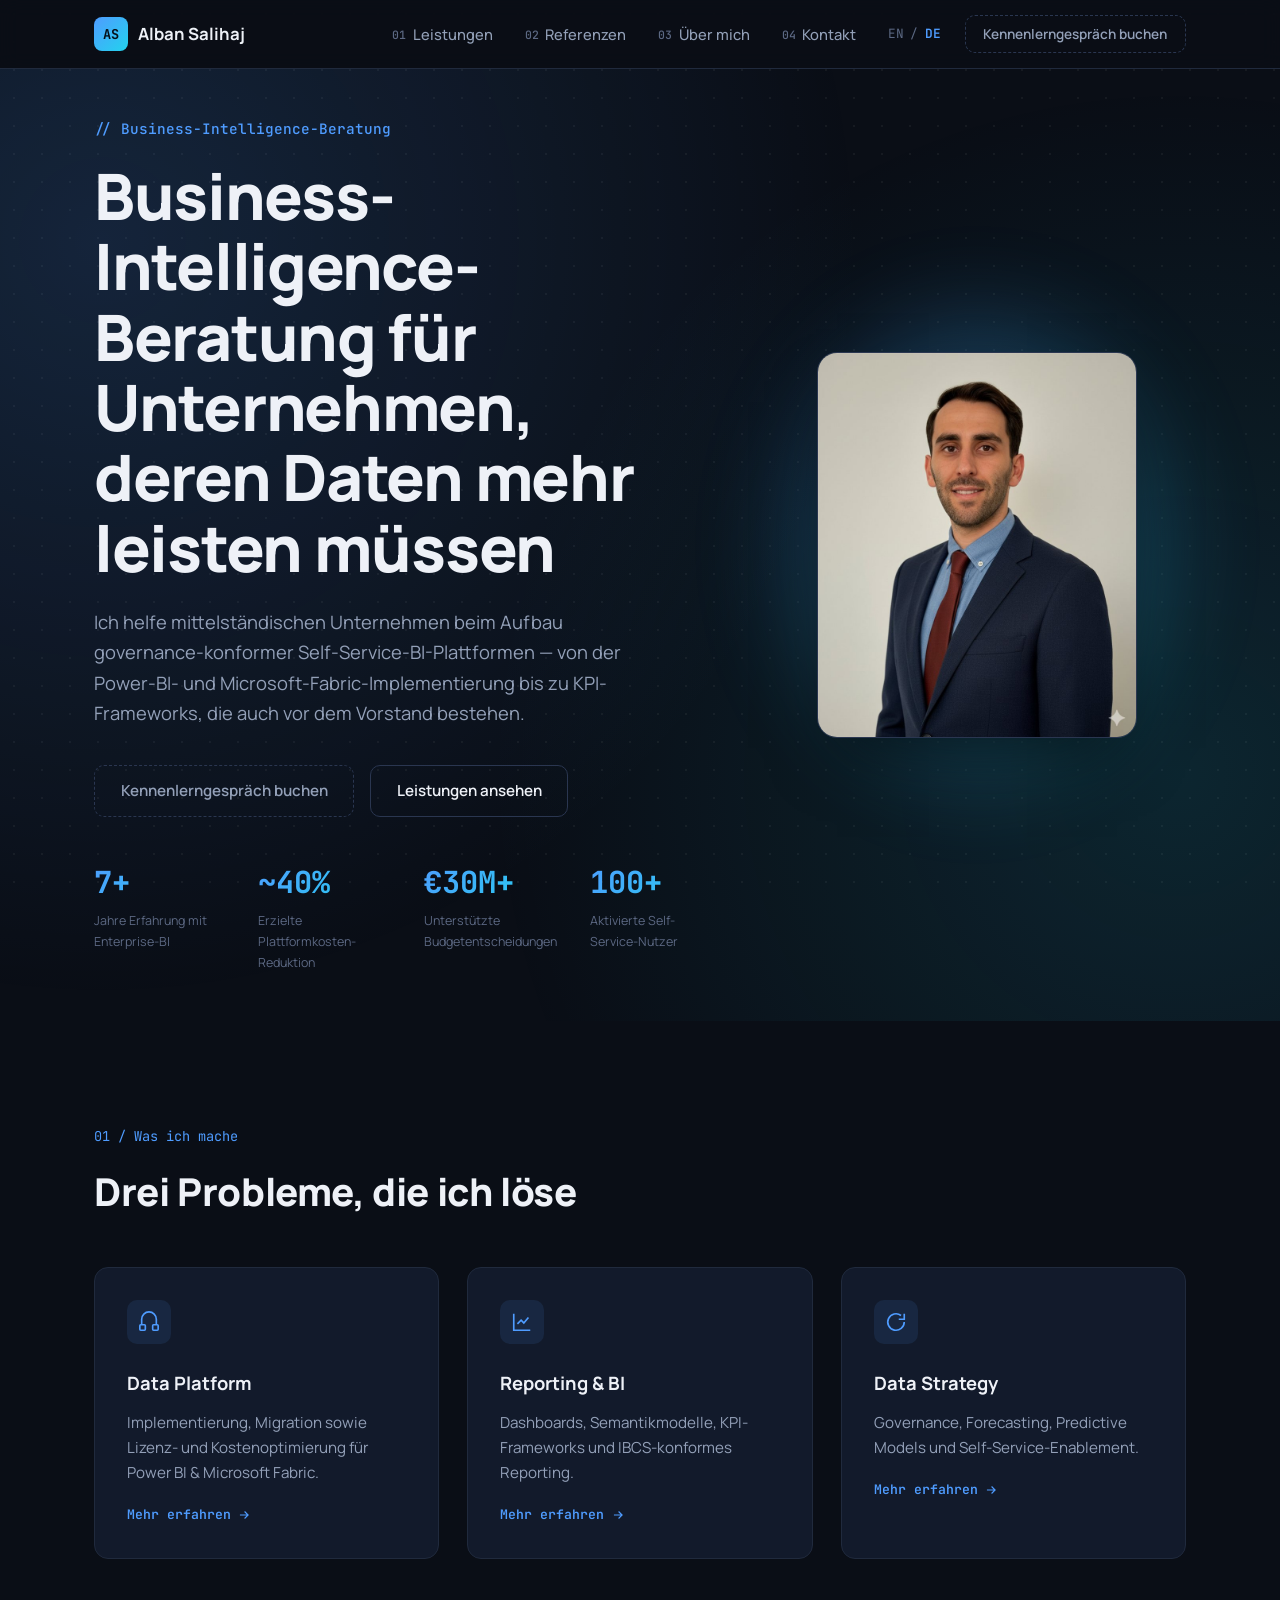
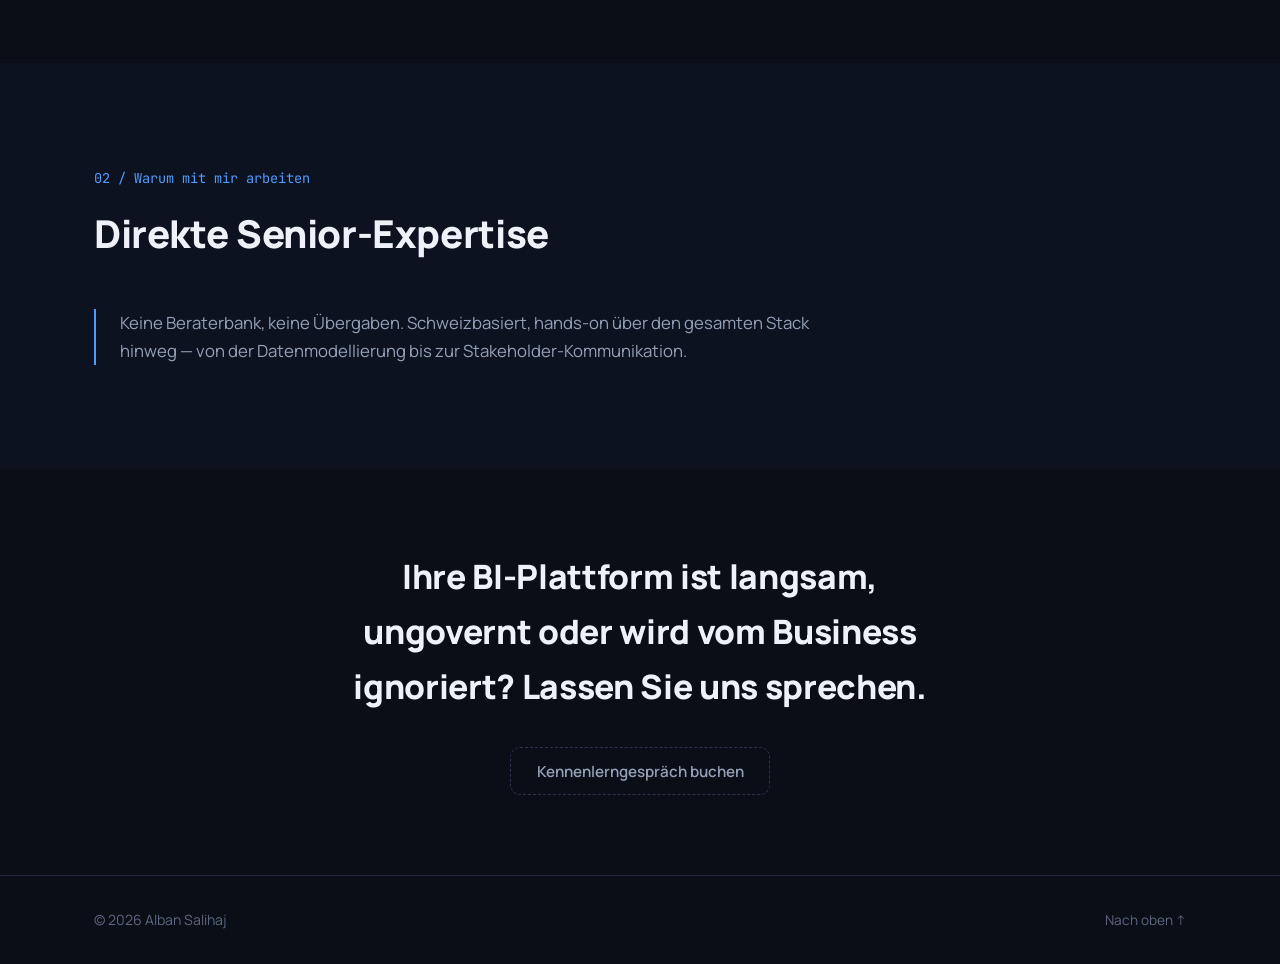
==== commit a37a87ca: "Rewrite site as BI consultancy: Home, Services, Case Studies, About, Contact Repositions from resume" ====
--- a/de/index.html
+++ b/de/index.html
@@ -3,8 +3,8 @@
 <head>
 <meta charset="UTF-8">
 <meta name="viewport" content="width=device-width, initial-scale=1.0">
-<title>Alban Salihaj — Leiter Business Intelligence &amp; Analytics</title>
-<meta name="description" content="Alban Salihaj — Leiter Business Intelligence & Analytics. Enterprise-BI-Plattformen, KPI-Governance und datengetriebene Entscheidungsunterstützung.">
+<title>Alban Salihaj — Business-Intelligence-Beratung</title>
+<meta name="description" content="Business-Intelligence-Beratung für Unternehmen, deren Daten mehr leisten müssen. Power BI, Microsoft Fabric, KPI-Governance und Forecasting — geliefert von einem Senior-Berater, nicht von einer Beraterbank.">
 <link rel="preconnect" href="https://fonts.googleapis.com">
 <link rel="preconnect" href="https://fonts.gstatic.com" crossorigin>
 <link href="https://fonts.googleapis.com/css2?family=Manrope:wght@400;500;600;700;800&family=JetBrains+Mono:wght@400;500;600&display=swap" rel="stylesheet">
@@ -20,62 +20,65 @@
 
 <header class="site-header">
   <nav class="nav container">
-    <a href="#home" class="logo">
+    <a href="index.html" class="logo">
       <span class="logo-mark">AS</span>
       <span class="logo-text">Alban Salihaj</span>
     </a>
     <div class="nav-right">
-      <ul class="nav-links">
-        <li><a href="#about"><span class="nav-num">01</span>Über mich</a></li>
-        <li><a href="#projects"><span class="nav-num">02</span>Erfolge</a></li>
-        <li><a href="#resume"><span class="nav-num">03</span>Erfahrung</a></li>
-        <li><a href="#contact"><span class="nav-num">04</span>Kontakt</a></li>
-      </ul>
-      <div class="lang-switch">
-        <a href="/">EN</a>
-        <span class="lang-sep">/</span>
-        <span class="lang-active">DE</span>
+      <div class="nav-menu">
+        <ul class="nav-links">
+          <li><a href="services.html"><span class="nav-num">01</span>Leistungen</a></li>
+          <li><a href="case-studies.html"><span class="nav-num">02</span>Referenzen</a></li>
+          <li><a href="about.html"><span class="nav-num">03</span>Über mich</a></li>
+          <li><a href="contact.html"><span class="nav-num">04</span>Kontakt</a></li>
+        </ul>
+        <div class="lang-switch">
+          <a href="/">EN</a>
+          <span class="lang-sep">/</span>
+          <span class="lang-active">DE</span>
+        </div>
       </div>
+      <button type="button" class="btn btn-pending btn-sm" data-cta="discovery-call-pending" title="Terminbuchungslink folgt in Kürze">Kennenlerngespräch buchen</button>
+      <button class="nav-toggle" aria-label="Navigation umschalten" aria-expanded="false">
+        <span></span><span></span><span></span>
+      </button>
     </div>
-    <button class="nav-toggle" aria-label="Navigation umschalten" aria-expanded="false">
-      <span></span><span></span><span></span>
-    </button>
   </nav>
 </header>
 
 <main>
 
-  <section id="home" class="hero">
+  <section class="hero">
     <div class="hero-bg" aria-hidden="true"></div>
     <div class="container hero-grid">
       <div class="hero-content">
-        <p class="eyebrow">// Leiter Business Intelligence &amp; Analytics</p>
-        <h1>Alban<br>Salihaj</h1>
+        <p class="eyebrow">// Business-Intelligence-Beratung</p>
+        <h1>Business-Intelligence-Beratung für Unternehmen, deren Daten mehr leisten müssen</h1>
         <p class="tagline">
-          Komplexe Daten in vertrauenswürdige, entscheidungsreife Erkenntnisse verwandeln —
-          Enterprise-BI-Plattformen, KPI-Governance und Forecasting, das Vorstände zum Handeln bewegt.
+          Ich helfe mittelständischen Unternehmen beim Aufbau governance-konformer Self-Service-BI-Plattformen —
+          von der Power-BI- und Microsoft-Fabric-Implementierung bis zu KPI-Frameworks, die auch vor dem Vorstand bestehen.
         </p>
         <div class="hero-actions">
-          <a href="#projects" class="btn btn-primary">Meine Arbeit ansehen</a>
-          <a href="#contact" class="btn btn-secondary">Kontakt aufnehmen</a>
+          <button type="button" class="btn btn-pending" data-cta="discovery-call-pending" title="Terminbuchungslink folgt in Kürze">Kennenlerngespräch buchen</button>
+          <a href="services.html" class="btn btn-secondary">Leistungen ansehen</a>
         </div>
 
-        <dl class="stat-row" id="stat-row">
+        <dl class="stat-row">
           <div class="stat">
-            <dt class="stat-number" data-target="7" data-suffix="+">0</dt>
-            <dd class="stat-label">Jahre Erfahrung</dd>
+            <dt class="stat-number"><span class="stat-count" data-target="7" data-suffix="+">0</span></dt>
+            <dd class="stat-label">Jahre Erfahrung mit Enterprise-BI</dd>
           </div>
           <div class="stat">
-            <dt class="stat-number" data-target="40" data-suffix="%">0</dt>
-            <dd class="stat-label">BI-Plattformkosten gesenkt</dd>
+            <dt class="stat-number"><span class="stat-prefix">~</span><span class="stat-count" data-target="40" data-suffix="%">0</span></dt>
+            <dd class="stat-label">Erzielte Plattformkosten-Reduktion</dd>
           </div>
           <div class="stat">
-            <dt class="stat-number" data-target="100" data-suffix="+">0</dt>
-            <dd class="stat-label">Aktive Data Citizens</dd>
+            <dt class="stat-number"><span class="stat-prefix">€</span><span class="stat-count" data-target="30" data-suffix="M+">0</span></dt>
+            <dd class="stat-label">Unterstützte Budgetentscheidungen</dd>
           </div>
           <div class="stat">
-            <dt class="stat-number" data-target="30" data-suffix="M+">0</dt>
-            <dd class="stat-label">Beeinflusstes Budget</dd>
+            <dt class="stat-number"><span class="stat-count" data-target="100" data-suffix="+">0</span></dt>
+            <dd class="stat-label">Aktivierte Self-Service-Nutzer</dd>
           </div>
         </dl>
       </div>
@@ -85,282 +88,63 @@
         <div class="hero-photo-frame">
           <img src="../assets/profile.jpg" alt="Portrait von Alban Salihaj" width="800" height="966">
         </div>
-        <div class="hero-badge">
-          <span class="badge-dot"></span>
-          Sofort verfügbar · Bern, CH
-        </div>
-      </div>
-    </div>
-
-    <a href="#about" class="scroll-cue" aria-label="Zum Abschnitt 'Über mich' scrollen">
-      <span></span>
-    </a>
-  </section>
-
-  <section id="about" class="section">
-    <div class="container">
-      <p class="section-num">01 / Über mich</p>
-      <h2 class="section-title">Hintergrund</h2>
-
-      <div class="about-grid">
-        <div class="about-text">
-          <p>
-            Business Intelligence &amp; Strategic Analytics Lead mit 7+ Jahren Erfahrung im Aufbau von
-            Enterprise-BI-Plattformen, der Definition von KPI- und Governance-Frameworks und der Zusammenarbeit
-            mit der Geschäftsführung, um komplexe Daten in vertrauenswürdige, entscheidungsreife Erkenntnisse
-            zu verwandeln.
-          </p>
-          <p>
-            Als Team Lead BI bei METRO Markets verantwortete ich die Migration der zentralen BI-Plattform zu
-            Microsoft Fabric F64 (~40% Kostenreduktion, 40–50% verbesserte Aktualisierungsleistung) sowie die
-            zugrunde liegende Governance-Ebene — Validierung, Lineage, Zugriffskontrollen und standardisierte
-            Datensätze. Ich baute eine Self-Service-Data-Citizen-Community von rund 50 auf über 100 aktive
-            Nutzer innerhalb eines Jahres aus, durch Schulungen und Best-Practice-Foren, und entwickelte
-            szenariobasierte Forecasting- und Predictive-Modelle, die wöchentliche Entscheidungen des
-            Commercial Board sowie eine Marketingbudget-Allokation von über 30 Mio. beeinflussten.
-          </p>
-          <p class="location-line">
-            <svg viewBox="0 0 24 24" width="16" height="16" fill="none" stroke="currentColor" stroke-width="2"><path d="M12 22s7-7.58 7-13A7 7 0 0 0 5 9c0 5.42 7 13 7 13z"/><circle cx="12" cy="9" r="2.5"/></svg>
-            Bern, Schweiz — Schweizer B-Bewilligung, deutsche Staatsangehörigkeit — sofort verfügbar
-          </p>
-        </div>
-
-        <div class="about-skills">
-          <h3>Kernkompetenzen</h3>
-
-          <div class="skill-group">
-            <p class="skill-group-title">Analytics Leadership</p>
-            <div class="pill-row">
-              <span class="pill">BI-Strategie &amp; Roadmap</span>
-              <span class="pill">Stakeholder-Alignment</span>
-              <span class="pill">Kompetenzentwicklung</span>
-            </div>
-          </div>
-
-          <div class="skill-group">
-            <p class="skill-group-title">BI-Plattform &amp; Enablement</p>
-            <div class="pill-row">
-              <span class="pill">Power BI</span>
-              <span class="pill">Microsoft Fabric</span>
-              <span class="pill">DAX / Power Query</span>
-              <span class="pill">Tabular Editor</span>
-            </div>
-          </div>
-
-          <div class="skill-group">
-            <p class="skill-group-title">Governance &amp; Qualität</p>
-            <div class="pill-row">
-              <span class="pill">KPI-Frameworks</span>
-              <span class="pill">Validierung &amp; Lineage</span>
-              <span class="pill">Zugriffskontrollen</span>
-            </div>
-          </div>
-
-          <div class="skill-group">
-            <p class="skill-group-title">Strategische Analytik</p>
-            <div class="pill-row">
-              <span class="pill">SQL / Python</span>
-              <span class="pill">Forecasting</span>
-              <span class="pill">Predictive Modeling</span>
-            </div>
-          </div>
-        </div>
       </div>
     </div>
   </section>
 
-  <section id="projects" class="section section-alt">
+  <section class="section">
     <div class="container">
-      <p class="section-num">02 / Wichtigste Erfolge</p>
-      <h2 class="section-title">Messbare Wirkung</h2>
+      <p class="section-num">01 / Was ich mache</p>
+      <h2 class="section-title">Drei Probleme, die ich löse</h2>
 
       <div class="projects-grid">
 
-        <article class="card">
+        <a class="card" href="services.html#data-platform">
           <div class="card-icon">
             <svg viewBox="0 0 24 24" width="22" height="22" fill="none" stroke="currentColor" stroke-width="1.8"><path d="M4 15V9a8 8 0 0 1 16 0v6"/><rect x="2" y="15" width="6" height="6" rx="1"/><rect x="16" y="15" width="6" height="6" rx="1"/></svg>
           </div>
-          <p class="card-metric">~40%</p>
-          <h3>Microsoft-Fabric-Migration</h3>
-          <p>Leitete die Migration der zentralen BI-Plattform von METRO Markets von Power BI PPU zu einer zentralisierten Microsoft Fabric F64-Kapazität — Plattformkosten um ~40% gesenkt und die Aktualisierungsleistung für große Datensätze um 40–50% verbessert.</p>
-          <p class="card-tags">Power BI · Microsoft Fabric · Data Governance</p>
-        </article>
+          <h3>Data Platform</h3>
+          <p>Implementierung, Migration sowie Lizenz- und Kostenoptimierung für Power BI &amp; Microsoft Fabric.</p>
+          <span class="card-cta">Mehr erfahren <svg viewBox="0 0 24 24" width="14" height="14" fill="none" stroke="currentColor" stroke-width="2"><path d="M5 12h14M13 6l6 6-6 6"/></svg></span>
+        </a>
 
-        <article class="card">
+        <a class="card" href="services.html#reporting-bi">
           <div class="card-icon">
             <svg viewBox="0 0 24 24" width="22" height="22" fill="none" stroke="currentColor" stroke-width="1.8"><path d="M3 3v18h18"/><path d="M7 14l4-4 3 3 5-6"/></svg>
           </div>
-          <p class="card-metric">30M+</p>
-          <h3>Forecasting- &amp; Predictive-Modelle</h3>
-          <p>Entwickelte szenariobasierte Forecasting- und Predictive-Modelle für Nachfrage, Saisonalität, Preisgestaltung und Kundenprofitabilität — als Grundlage für wöchentliche Entscheidungen des Commercial Board und eine Marketingbudget-Allokation von über 30 Mio.</p>
-          <p class="card-tags">SQL · Python · Predictive Modeling</p>
-        </article>
+          <h3>Reporting &amp; BI</h3>
+          <p>Dashboards, Semantikmodelle, KPI-Frameworks und IBCS-konformes Reporting.</p>
+          <span class="card-cta">Mehr erfahren <svg viewBox="0 0 24 24" width="14" height="14" fill="none" stroke="currentColor" stroke-width="2"><path d="M5 12h14M13 6l6 6-6 6"/></svg></span>
+        </a>
 
-        <article class="card">
+        <a class="card" href="services.html#data-strategy">
           <div class="card-icon">
             <svg viewBox="0 0 24 24" width="22" height="22" fill="none" stroke="currentColor" stroke-width="1.8"><path d="M21 12a9 9 0 1 1-3.5-7.1"/><path d="M21 3v6h-6"/></svg>
           </div>
-          <p class="card-metric">-1pt</p>
-          <h3>Reverse-Logistics-Reporting-Suite</h3>
-          <p>Entwickelte ein Power-BI-Semantikmodell und eine Reporting-Suite für das Reverse-Logistics-Team zur Nachverfolgung von Retouren und deren Ursachen — trug zu einer Reduktion der Retourenquote um 1 Prozentpunkt innerhalb von drei Monaten bei.</p>
-          <p class="card-tags">Power BI · Semantic Modeling · DAX</p>
-        </article>
+          <h3>Data Strategy</h3>
+          <p>Governance, Forecasting, Predictive Models und Self-Service-Enablement.</p>
+          <span class="card-cta">Mehr erfahren <svg viewBox="0 0 24 24" width="14" height="14" fill="none" stroke="currentColor" stroke-width="2"><path d="M5 12h14M13 6l6 6-6 6"/></svg></span>
+        </a>
 
       </div>
     </div>
   </section>
 
-  <section id="resume" class="section">
+  <section class="section section-alt">
     <div class="container">
-      <p class="section-num">03 / Erfahrung</p>
-      <div class="resume-head">
-        <h2 class="section-title">Werdegang</h2>
-        <a class="btn btn-primary" href="../assets/resume.pdf" download>Lebenslauf herunterladen (PDF)</a>
-      </div>
-
-      <div class="timeline">
-        <div class="timeline-item">
-          <span class="timeline-dot"></span>
-          <span class="timeline-date">11/2025 — 02/2026</span>
-          <h3>Teamleiter Business Intelligence, METRO Markets</h3>
-          <p>Leitete ein Team von 5 BI-Analysten mit End-to-End-Verantwortung für die zentrale Power-BI-/Fabric-Plattform und Governance für Finance, Commercial, Product und die Geschäftsführung. Migrierte die Plattform zu Microsoft Fabric F64 und definierte unternehmensweite KPI- und Governance-Standards.</p>
-        </div>
-        <div class="timeline-item">
-          <span class="timeline-dot"></span>
-          <span class="timeline-date">11/2023 — 10/2025</span>
-          <h3>Senior BI- &amp; Data-Analyst, METRO Markets</h3>
-          <p>Verantwortete die 5 meistgenutzten unternehmensweiten Datensätze und Dashboards (100+ täglich aktive Nutzer). Entwickelte Forecasting- und Predictive-Modelle als Grundlage für wöchentliche Entscheidungen des Commercial Board und eine Marketingbudget-Allokation von über 30 Mio.</p>
-        </div>
-        <div class="timeline-item">
-          <span class="timeline-dot"></span>
-          <span class="timeline-date">11/2021 — 10/2023</span>
-          <h3>Data Analyst / Projektcontroller, METRO Markets</h3>
-          <p>Automatisierte wiederkehrende Finanz- und Verkaufsberichte, wodurch monatlich 25 Stunden eingespart und der Monatsabschluss um 0,5 Tage verkürzt wurde. Lieferte Ad-hoc-Analysen zu durchschnittlichem Bestellwert (AOV) und Kundensegmentierung.</p>
-        </div>
-        <div class="timeline-item">
-          <span class="timeline-dot"></span>
-          <span class="timeline-date">01/2020 — 10/2021</span>
-          <h3>Junior Data Analyst, TELUS International (Lionbridge)</h3>
-          <p>Bereinigte und aggregierte täglich über 100.000 Datenzeilen mit Power Query und Power Pivot und reduzierte die Fehlerquote der Datensätze durch Validierungsprüfungen um 15–20%.</p>
-        </div>
-        <div class="timeline-item">
-          <span class="timeline-dot"></span>
-          <span class="timeline-date">11/2016 — 04/2020</span>
-          <h3>M.Sc. Volkswirtschaftslehre, Ruhr-Universität Bochum</h3>
-          <p>Deutschland</p>
-        </div>
-        <div class="timeline-item">
-          <span class="timeline-dot"></span>
-          <span class="timeline-date">10/2012 — 10/2015</span>
-          <h3>B.A. Banking, Finance and Accounting, Universität Pristina</h3>
-          <p>Kosovo</p>
-        </div>
-      </div>
-
-      <div class="expertise-block">
-        <h3>Technische Kompetenzen</h3>
-        <div class="expertise-grid">
-          <div class="expertise-col">
-            <p class="expertise-title">Microsoft BI Stack</p>
-            <div class="pill-row">
-              <span class="pill">Power BI</span>
-              <span class="pill">Microsoft Fabric (F64)</span>
-              <span class="pill">Tabular Editor</span>
-              <span class="pill">DAX / Power Query</span>
-              <span class="pill">Looker Studio</span>
-            </div>
-          </div>
-          <div class="expertise-col">
-            <p class="expertise-title">Daten &amp; Engineering</p>
-            <div class="pill-row">
-              <span class="pill">SQL</span>
-              <span class="pill">Python</span>
-              <span class="pill">dbt / Dagster</span>
-              <span class="pill">BigQuery / ClickHouse</span>
-              <span class="pill">Databricks</span>
-            </div>
-          </div>
-          <div class="expertise-col">
-            <p class="expertise-title">Standards &amp; Methoden</p>
-            <div class="pill-row">
-              <span class="pill">IBCS Reporting</span>
-              <span class="pill">Semantische Modellierung</span>
-              <span class="pill">Datenmodellierung</span>
-              <span class="pill">Agile / Scrum</span>
-            </div>
-          </div>
-          <div class="expertise-col">
-            <p class="expertise-title">Zusammenarbeit</p>
-            <div class="pill-row">
-              <span class="pill">Jira / Confluence</span>
-              <span class="pill">Git / GitLab</span>
-              <span class="pill">MS Office Suite</span>
-            </div>
-          </div>
-        </div>
-      </div>
-
-      <div class="lang-lead-grid">
-        <div class="lang-block">
-          <h3>Sprachen</h3>
-          <div class="lang-list">
-            <div class="lang-item"><span>Albanisch</span><span class="lang-level">Muttersprache (C2)</span></div>
-            <div class="lang-item"><span>Englisch</span><span class="lang-level">Verhandlungssicher (C1)</span></div>
-            <div class="lang-item"><span>Deutsch</span><span class="lang-level">Grundkenntnisse (B1 → B2)</span></div>
-          </div>
-        </div>
-        <div class="lead-block">
-          <h3>Führungskräfteentwicklung</h3>
-          <p class="lead-item-title">My (R)evolution Talent Program — Metro AG Campus Learning</p>
-          <p class="lead-item-date">04/2024 — 04/2025</p>
-          <p>Ausgewählt für ein exklusives Führungsprogramm der Metro AG mit Schwerpunkt auf Führungspräsenz, Stakeholder-Management, Kommunikation auf C-Level und wertorientierter Problemlösung.</p>
-        </div>
-      </div>
+      <p class="section-num">02 / Warum mit mir arbeiten</p>
+      <h2 class="section-title">Direkte Senior-Expertise</h2>
+      <p class="trust-note">
+        Keine Beraterbank, keine Übergaben. Schweizbasiert, hands-on über den gesamten Stack hinweg —
+        von der Datenmodellierung bis zur Stakeholder-Kommunikation.
+      </p>
     </div>
   </section>
 
-  <section id="contact" class="section section-alt">
-    <div class="container contact-grid">
-      <div class="contact-intro-col">
-        <p class="section-num">04 / Kontakt</p>
-        <h2 class="section-title">Lassen Sie uns sprechen</h2>
-        <p class="contact-intro">Ansässig in Bern, Schweiz — sofort verfügbar. Kontaktieren Sie mich direkt oder senden Sie eine Nachricht.</p>
-
-        <div class="contact-list">
-          <a class="contact-item" href="mailto:salihajalban@gmail.com">
-            <svg viewBox="0 0 24 24" width="18" height="18" fill="none" stroke="currentColor" stroke-width="2"><path d="M4 4h16v16H4z"/><path d="m4 6 8 7 8-7"/></svg>
-            salihajalban@gmail.com
-          </a>
-          <a class="contact-item" href="tel:+41772935937">
-            <svg viewBox="0 0 24 24" width="18" height="18" fill="none" stroke="currentColor" stroke-width="2"><path d="M22 16.92v3a2 2 0 0 1-2.18 2 19.79 19.79 0 0 1-8.63-3.07 19.5 19.5 0 0 1-6-6 19.79 19.79 0 0 1-3.07-8.67A2 2 0 0 1 4.11 2h3a2 2 0 0 1 2 1.72c.127.96.361 1.903.7 2.81a2 2 0 0 1-.45 2.11L8.09 9.91a16 16 0 0 0 6 6l1.27-1.27a2 2 0 0 1 2.11-.45c.907.339 1.85.573 2.81.7A2 2 0 0 1 22 16.92z"/></svg>
-            +41 77 293 59 37
-          </a>
-          <a class="contact-item" href="https://linkedin.com/in/salihajalban" target="_blank" rel="noopener">
-            <svg viewBox="0 0 24 24" width="18" height="18" fill="none" stroke="currentColor" stroke-width="2"><path d="M16 8a6 6 0 0 1 6 6v7h-4v-7a2 2 0 0 0-2-2 2 2 0 0 0-2 2v7h-4V8h4v1.5A5 5 0 0 1 16 8z"/><rect x="2" y="9" width="4" height="12"/><circle cx="4" cy="4" r="2"/></svg>
-            linkedin.com/in/salihajalban
-          </a>
-          <div class="contact-item contact-static">
-            <svg viewBox="0 0 24 24" width="18" height="18" fill="none" stroke="currentColor" stroke-width="2"><path d="M12 22s7-7.58 7-13A7 7 0 0 0 5 9c0 5.42 7 13 7 13z"/><circle cx="12" cy="9" r="2.5"/></svg>
-            Bern, Schweiz
-          </div>
-        </div>
-      </div>
-
-      <form class="contact-form" action="https://formspree.io/f/your-form-id" method="POST">
-        <div class="form-row">
-          <label for="name">Name</label>
-          <input type="text" id="name" name="name" required>
-        </div>
-        <div class="form-row">
-          <label for="email">E-Mail</label>
-          <input type="email" id="email" name="email" required>
-        </div>
-        <div class="form-row">
-          <label for="message">Nachricht</label>
-          <textarea id="message" name="message" rows="5" required></textarea>
-        </div>
-        <button type="submit" class="btn btn-primary">Nachricht senden</button>
-      </form>
+  <section class="cta-band">
+    <div class="container">
+      <h2>Ihre BI-Plattform ist langsam, ungovernt oder wird vom Business ignoriert? Lassen Sie uns sprechen.</h2>
+      <button type="button" class="btn btn-pending" data-cta="discovery-call-pending" title="Terminbuchungslink folgt in Kürze">Kennenlerngespräch buchen</button>
     </div>
   </section>
 
@@ -369,7 +153,7 @@
 <footer class="site-footer">
   <div class="container footer-inner">
     <p>&copy; <span id="year"></span> Alban Salihaj</p>
-    <a href="#home" class="back-to-top">Nach oben ↑</a>
+    <a href="#" class="back-to-top">Nach oben ↑</a>
   </div>
 </footer>
 
--- a/css/style.css
+++ b/css/style.css
@@ -65,6 +65,22 @@
   display: block;
 }
 
+ul {
+  list-style: none;
+}
+
+/* Respect reduced-motion preference for every animation/transition on the site */
+@media (prefers-reduced-motion: reduce) {
+  html {
+    scroll-behavior: auto;
+  }
+  *, *::before, *::after {
+    animation-duration: 0.001ms !important;
+    animation-iteration-count: 1 !important;
+    transition-duration: 0.001ms !important;
+  }
+}
+
 /* Scroll progress bar */
 .scroll-progress {
   position: fixed;
@@ -92,6 +108,7 @@
   align-items: center;
   justify-content: space-between;
   height: 68px;
+  gap: 1.5rem;
 }
 
 .logo {
@@ -99,6 +116,7 @@
   align-items: center;
   gap: 0.65rem;
   color: var(--text);
+  flex-shrink: 0;
 }
 
 .logo-mark {
@@ -122,8 +140,7 @@
 
 .nav-links {
   display: flex;
-  gap: 2.25rem;
-  list-style: none;
+  gap: 2rem;
 }
 
 .nav-links a {
@@ -153,7 +170,14 @@
 .nav-right {
   display: flex;
   align-items: center;
-  gap: 2.25rem;
+  gap: 1.5rem;
+  margin-left: auto;
+}
+
+.nav-menu {
+  display: flex;
+  align-items: center;
+  gap: 2rem;
 }
 
 .lang-switch {
@@ -201,7 +225,68 @@
   border-radius: 2px;
 }
 
-/* Hero */
+/* Buttons */
+.btn {
+  display: inline-flex;
+  align-items: center;
+  gap: 0.5rem;
+  padding: 0.8rem 1.6rem;
+  border-radius: 10px;
+  font-weight: 600;
+  font-size: 0.95rem;
+  border: 1px solid transparent;
+  cursor: pointer;
+  white-space: nowrap;
+  font-family: inherit;
+}
+
+.btn-primary {
+  background: linear-gradient(135deg, var(--primary), var(--primary-2));
+  color: #061019;
+}
+
+.btn-primary:hover {
+  filter: brightness(1.08);
+  color: #061019;
+}
+
+.btn-secondary {
+  background: transparent;
+  border-color: var(--border-light);
+  color: var(--text);
+}
+
+.btn-secondary:hover {
+  border-color: var(--primary);
+  color: var(--primary);
+}
+
+.btn-sm {
+  padding: 0.55rem 1.1rem;
+  font-size: 0.85rem;
+}
+
+/* Pending CTA (no scheduling link yet) */
+.btn-pending {
+  background: transparent;
+  border: 1px dashed var(--border-light);
+  color: var(--text-muted);
+  cursor: not-allowed;
+}
+
+.btn-pending:hover {
+  border-color: var(--primary);
+  color: var(--text);
+}
+
+.cta-note {
+  font-family: var(--font-mono);
+  font-size: 0.78rem;
+  color: var(--text-dim);
+  margin-top: 0.75rem;
+}
+
+/* Hero (Home) */
 .hero {
   position: relative;
   min-height: 92vh;
@@ -243,9 +328,9 @@
 }
 
 .hero h1 {
-  font-size: clamp(2.75rem, 6vw, 4.5rem);
+  font-size: clamp(2.5rem, 5.5vw, 4rem);
   font-weight: 800;
-  line-height: 1.05;
+  line-height: 1.1;
   letter-spacing: -0.02em;
   margin-bottom: 1.5rem;
 }
@@ -261,47 +346,36 @@
   display: flex;
   gap: 1rem;
   flex-wrap: wrap;
-  margin-bottom: 3rem;
-}
-
-/* Buttons */
-.btn {
-  display: inline-block;
-  padding: 0.8rem 1.6rem;
-  border-radius: 10px;
-  font-weight: 600;
-  font-size: 0.95rem;
-  border: 1px solid transparent;
-  cursor: pointer;
-  white-space: nowrap;
-}
-
-.btn-primary {
-  background: linear-gradient(135deg, var(--primary), var(--primary-2));
-  color: #061019;
-}
-
-.btn-primary:hover {
-  filter: brightness(1.08);
-  color: #061019;
-}
-
-.btn-secondary {
-  background: transparent;
-  border-color: var(--border-light);
-  color: var(--text);
-}
-
-.btn-secondary:hover {
-  border-color: var(--primary);
-  color: var(--primary);
-}
-
-/* Hero stats */
+  margin-bottom: 1rem;
+}
+
+@keyframes fadeInUp {
+  from { opacity: 0; transform: translateY(16px); }
+  to { opacity: 1; transform: translateY(0); }
+}
+
+.hero-content > *,
+.hero-photo-wrap,
+.page-hero .eyebrow,
+.page-hero h1,
+.page-hero .tagline {
+  animation: fadeInUp 0.7s ease both;
+}
+
+.hero-content > *:nth-child(2) { animation-delay: 0.06s; }
+.hero-content > *:nth-child(3) { animation-delay: 0.12s; }
+.hero-content > *:nth-child(4) { animation-delay: 0.18s; }
+.hero-content > *:nth-child(5) { animation-delay: 0.24s; }
+.hero-photo-wrap { animation-delay: 0.15s; }
+.page-hero h1 { animation-delay: 0.06s; }
+.page-hero .tagline { animation-delay: 0.12s; }
+
+/* Hero stats (trust strip) */
 .stat-row {
   display: grid;
   grid-template-columns: repeat(4, auto);
   gap: 2.25rem;
+  margin-top: 2.5rem;
 }
 
 .stat-number {
@@ -318,7 +392,7 @@
   font-size: 0.78rem;
   color: var(--text-dim);
   margin-top: 0.25rem;
-  max-width: 110px;
+  max-width: 130px;
 }
 
 /* Hero photo */
@@ -338,7 +412,7 @@
 }
 
 .hero-photo-frame {
-  width: min(340px, 70vw);
+  width: min(320px, 70vw);
   border-radius: 20px;
   overflow: hidden;
   border: 1px solid var(--border-light);
@@ -349,33 +423,6 @@
   width: 100%;
   height: auto;
   display: block;
-}
-
-.hero-badge {
-  position: absolute;
-  bottom: -18px;
-  left: 50%;
-  transform: translateX(-50%);
-  display: flex;
-  align-items: center;
-  gap: 0.5rem;
-  background: var(--surface);
-  border: 1px solid var(--border-light);
-  padding: 0.6rem 1.1rem;
-  border-radius: 999px;
-  font-size: 0.78rem;
-  font-family: var(--font-mono);
-  color: var(--text-muted);
-  white-space: nowrap;
-  box-shadow: 0 10px 30px -10px rgba(0, 0, 0, 0.5);
-}
-
-.badge-dot {
-  width: 8px;
-  height: 8px;
-  border-radius: 50%;
-  background: #4ade80;
-  box-shadow: 0 0 0 3px rgba(74, 222, 128, 0.2);
 }
 
 .scroll-cue {
@@ -406,9 +453,38 @@
   100% { opacity: 0; top: 18px; }
 }
 
+/* Page hero (interior pages) */
+.page-hero {
+  position: relative;
+  padding: 6.5rem 0 4rem;
+  overflow: hidden;
+}
+
+.page-hero .hero-bg {
+  animation-duration: 24s;
+}
+
+.page-hero .eyebrow {
+  margin-bottom: 1rem;
+}
+
+.page-hero h1 {
+  font-size: clamp(2.25rem, 4.5vw, 3.25rem);
+  font-weight: 800;
+  letter-spacing: -0.02em;
+  line-height: 1.12;
+  margin-bottom: 1.25rem;
+  max-width: 780px;
+}
+
+.page-hero .tagline {
+  max-width: 640px;
+  margin-bottom: 0;
+}
+
 /* Sections */
 .section {
-  padding: 7rem 0;
+  padding: 6.5rem 0;
 }
 
 .section-alt {
@@ -429,6 +505,12 @@
   margin-bottom: 2.75rem;
 }
 
+.section-intro {
+  color: var(--text-muted);
+  max-width: 640px;
+  margin: -1.75rem 0 3rem;
+}
+
 /* About */
 .about-grid {
   display: grid;
@@ -455,23 +537,20 @@
   color: var(--primary);
 }
 
-.about-skills h3,
-.expertise-block h3,
-.lang-block h3,
-.lead-block h3 {
+.about-skills h3 {
   font-size: 1.1rem;
   margin-bottom: 1.5rem;
 }
 
 .skill-group {
-  margin-bottom: 1.5rem;
+  margin-bottom: 1.75rem;
 }
 
 .skill-group-title {
   font-family: var(--font-mono);
   font-size: 0.78rem;
   color: var(--text-dim);
-  margin-bottom: 0.6rem;
+  margin-bottom: 0.75rem;
   text-transform: uppercase;
   letter-spacing: 0.03em;
 }
@@ -491,10 +570,32 @@
   color: var(--text-muted);
 }
 
-/* Projects / Achievements */
+.lang-list {
+  display: flex;
+  flex-direction: column;
+  gap: 0.75rem;
+}
+
+.lang-item {
+  display: flex;
+  justify-content: space-between;
+  padding: 0.75rem 1rem;
+  background: var(--surface);
+  border: 1px solid var(--border);
+  border-radius: 8px;
+  font-size: 0.9rem;
+}
+
+.lang-level {
+  color: var(--text-dim);
+  font-family: var(--font-mono);
+  font-size: 0.78rem;
+}
+
+/* Cards (achievements preview, engagement models) */
 .projects-grid {
   display: grid;
-  grid-template-columns: repeat(auto-fit, minmax(300px, 1fr));
+  grid-template-columns: repeat(auto-fit, minmax(280px, 1fr));
   gap: 1.75rem;
 }
 
@@ -507,6 +608,11 @@
   position: relative;
 }
 
+a.card {
+  display: block;
+  color: inherit;
+}
+
 .card:hover {
   transform: translateY(-6px);
   border-color: var(--primary);
@@ -550,128 +656,178 @@
   color: var(--text-dim);
 }
 
-/* Resume */
-.resume-head {
-  display: flex;
-  align-items: center;
-  justify-content: space-between;
-  flex-wrap: wrap;
+.card-cta {
+  display: inline-flex;
+  align-items: center;
+  gap: 0.4rem;
+  font-family: var(--font-mono);
+  font-size: 0.82rem;
+  color: var(--primary);
+  font-weight: 600;
+}
+
+.card:hover .card-cta {
+  color: var(--primary-2);
+}
+
+.card-cta svg {
+  transition: transform 0.2s ease;
+}
+
+.card:hover .card-cta svg {
+  transform: translateX(3px);
+}
+
+/* Why-us trust section */
+.trust-note {
+  max-width: 720px;
+  color: var(--text-muted);
+  font-size: 1.05rem;
+  border-left: 2px solid var(--primary);
+  padding-left: 1.5rem;
+}
+
+/* Closing CTA band */
+.cta-band {
+  text-align: center;
+  padding: 5rem 0;
+}
+
+.cta-band h2 {
+  font-size: clamp(1.6rem, 3vw, 2.1rem);
+  font-weight: 800;
+  max-width: 620px;
+  margin: 0 auto 2rem;
+  letter-spacing: -0.01em;
+}
+
+/* Pillars (Services) */
+.pillar {
+  padding: 5rem 0;
+}
+
+.pillar-head {
+  display: flex;
   gap: 1.5rem;
-  margin-bottom: 0;
-}
-
-.resume-head .section-title {
-  margin-bottom: 0;
-}
-
-.timeline {
-  margin-top: 3.5rem;
-  border-left: 2px solid var(--border);
-  padding-left: 2.25rem;
+  align-items: flex-start;
+  margin-bottom: 2.75rem;
+}
+
+.pillar-icon {
+  flex-shrink: 0;
+  display: flex;
+  align-items: center;
+  justify-content: center;
+  width: 54px;
+  height: 54px;
+  border-radius: 12px;
+  background: rgba(79, 156, 255, 0.1);
+  color: var(--primary);
+}
+
+.pillar-audience {
+  color: var(--text-muted);
+  max-width: 620px;
+  margin-top: 0.75rem;
+}
+
+.pillar-body {
+  display: grid;
+  grid-template-columns: 1.4fr 1fr;
+  gap: 3rem;
+}
+
+.pillar-list li {
+  position: relative;
+  padding-left: 1.5rem;
+  color: var(--text-muted);
+  margin-bottom: 0.85rem;
+}
+
+.pillar-list li::before {
+  content: "→";
+  position: absolute;
+  left: 0;
+  color: var(--primary);
+  font-family: var(--font-mono);
+}
+
+.pillar-outcome {
+  background: var(--surface);
+  border: 1px solid var(--border);
+  border-left: 2px solid var(--primary);
+  border-radius: 10px;
+  padding: 1.5rem;
+  align-self: start;
+}
+
+.pillar-outcome p {
+  color: var(--text-muted);
+  font-size: 0.95rem;
+}
+
+/* Engagement models */
+.engagement-block {
+  margin-top: 2rem;
+}
+
+/* Case studies */
+.case-study-list {
   display: flex;
   flex-direction: column;
-  gap: 2.25rem;
-  position: relative;
-}
-
-.timeline-item {
-  position: relative;
-}
-
-.timeline-dot {
-  position: absolute;
-  left: -2.55rem;
-  top: 0.4rem;
-  width: 10px;
-  height: 10px;
-  border-radius: 50%;
-  background: var(--bg);
-  border: 2px solid var(--primary);
-}
-
-.timeline-item h3 {
-  margin: 0.35rem 0 0.5rem;
-  font-size: 1.05rem;
-}
-
-.timeline-item p {
-  color: var(--text-muted);
-  font-size: 0.95rem;
-}
-
-.timeline-date {
-  color: var(--primary);
-  font-family: var(--font-mono);
-  font-size: 0.8rem;
-  font-weight: 600;
-}
-
-/* Technical expertise */
-.expertise-block {
-  margin-top: 5rem;
-}
-
-.expertise-grid {
+  gap: 1.75rem;
+}
+
+.case-study {
+  background: var(--surface);
+  border: 1px solid var(--border);
+  border-radius: var(--radius);
+  padding: 2.25rem;
+  transition: border-color 0.25s ease, box-shadow 0.25s ease;
+}
+
+.case-study:hover {
+  border-color: var(--primary);
+  box-shadow: 0 20px 40px -20px rgba(79, 156, 255, 0.2);
+}
+
+.case-study h3 {
+  font-size: 1.3rem;
+  margin: 0.4rem 0 1.5rem;
+}
+
+.case-meta {
   display: grid;
-  grid-template-columns: repeat(auto-fit, minmax(220px, 1fr));
-  gap: 2rem;
-}
-
-.expertise-title {
-  font-family: var(--font-mono);
-  font-size: 0.78rem;
-  color: var(--text-dim);
-  margin-bottom: 0.75rem;
+  grid-template-columns: repeat(3, 1fr);
+  gap: 1.75rem;
+  margin-bottom: 1.5rem;
+}
+
+.case-label {
+  display: block;
+  font-family: var(--font-mono);
+  font-size: 0.75rem;
+  color: var(--text-dim);
   text-transform: uppercase;
   letter-spacing: 0.03em;
-}
-
-/* Languages + Leadership */
-.lang-lead-grid {
-  margin-top: 5rem;
-  display: grid;
-  grid-template-columns: 1fr 1.4fr;
-  gap: 3rem;
-}
-
-.lang-list {
-  display: flex;
-  flex-direction: column;
-  gap: 0.75rem;
-}
-
-.lang-item {
-  display: flex;
-  justify-content: space-between;
-  padding: 0.75rem 1rem;
-  background: var(--surface);
-  border: 1px solid var(--border);
-  border-radius: 8px;
-  font-size: 0.9rem;
-}
-
-.lang-level {
-  color: var(--text-dim);
-  font-family: var(--font-mono);
-  font-size: 0.78rem;
-}
-
-.lead-block p {
+  margin-bottom: 0.5rem;
+}
+
+.case-meta p {
   color: var(--text-muted);
   font-size: 0.92rem;
 }
 
-.lead-item-title {
-  font-weight: 600;
-  color: var(--text) !important;
-  margin-bottom: 0.3rem;
-}
-
-.lead-item-date {
-  font-family: var(--font-mono);
-  color: var(--primary) !important;
-  font-size: 0.78rem !important;
-  margin-bottom: 0.75rem;
+.case-result {
+  border-top: 1px solid var(--border);
+  padding-top: 1.25rem;
+  color: var(--text);
+  font-size: 0.98rem;
+}
+
+.case-result strong {
+  color: var(--accent-warm);
+  font-family: var(--font-mono);
 }
 
 /* Contact */
@@ -718,6 +874,10 @@
 
 .contact-static {
   cursor: default;
+}
+
+.contact-cta-block {
+  margin-bottom: 2.5rem;
 }
 
 .contact-form {
@@ -816,9 +976,21 @@
   }
 
   .about-grid,
-  .contact-grid,
-  .lang-lead-grid {
+  .contact-grid {
     grid-template-columns: 1fr;
+  }
+
+  .pillar-head {
+    flex-direction: column;
+  }
+
+  .pillar-body {
+    grid-template-columns: 1fr;
+  }
+
+  .case-meta {
+    grid-template-columns: 1fr;
+    gap: 1.25rem;
   }
 }
 
@@ -827,7 +999,7 @@
     display: flex;
   }
 
-  .nav-links {
+  .nav-menu {
     position: absolute;
     top: 68px;
     left: 0;
@@ -835,21 +1007,22 @@
     background: var(--bg);
     border-bottom: 1px solid var(--border);
     flex-direction: column;
+    align-items: flex-start;
     padding: 1.5rem;
     gap: 1.25rem;
     display: none;
   }
 
-  .nav-links.open {
+  .nav-menu.open {
     display: flex;
+  }
+
+  .nav-links {
+    flex-direction: column;
+    gap: 1.1rem;
   }
 
   .stat-row {
     grid-template-columns: repeat(2, auto);
   }
-
-  .resume-head {
-    flex-direction: column;
-    align-items: flex-start;
-  }
-}
+}
